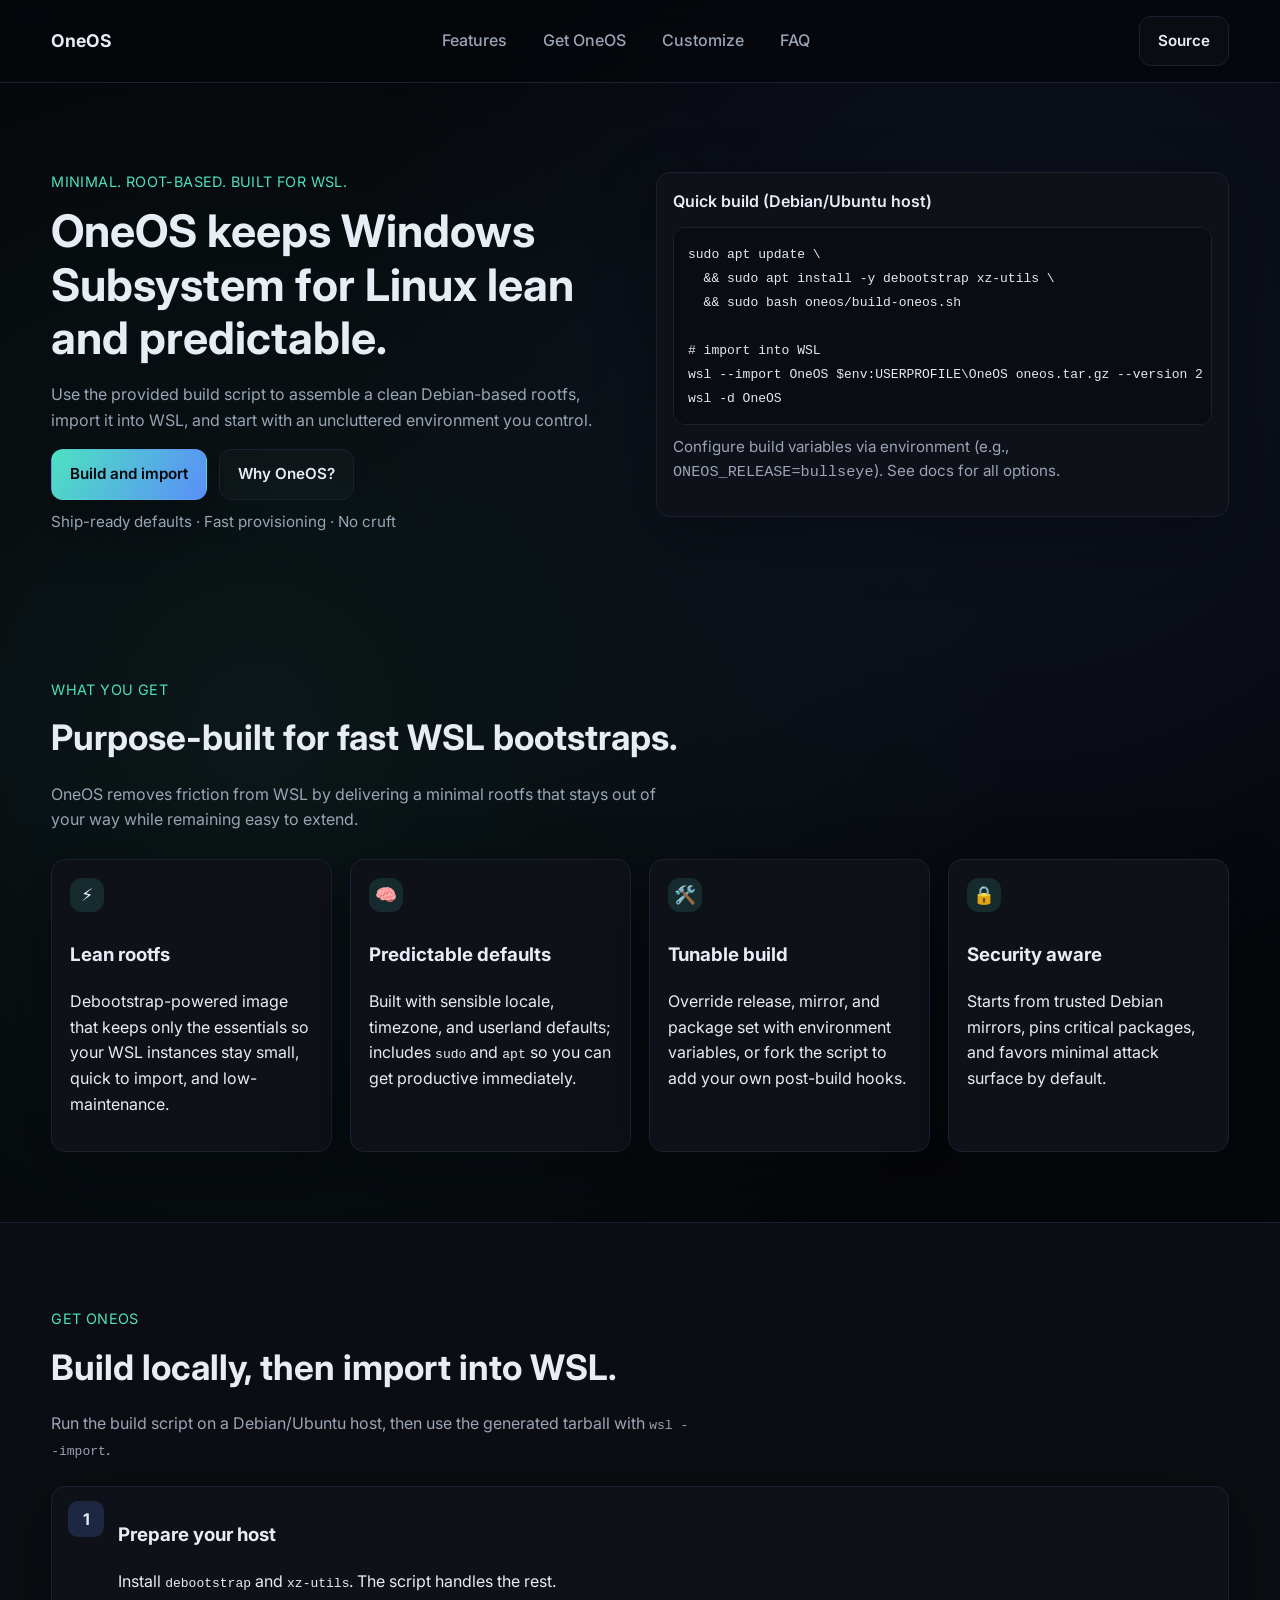
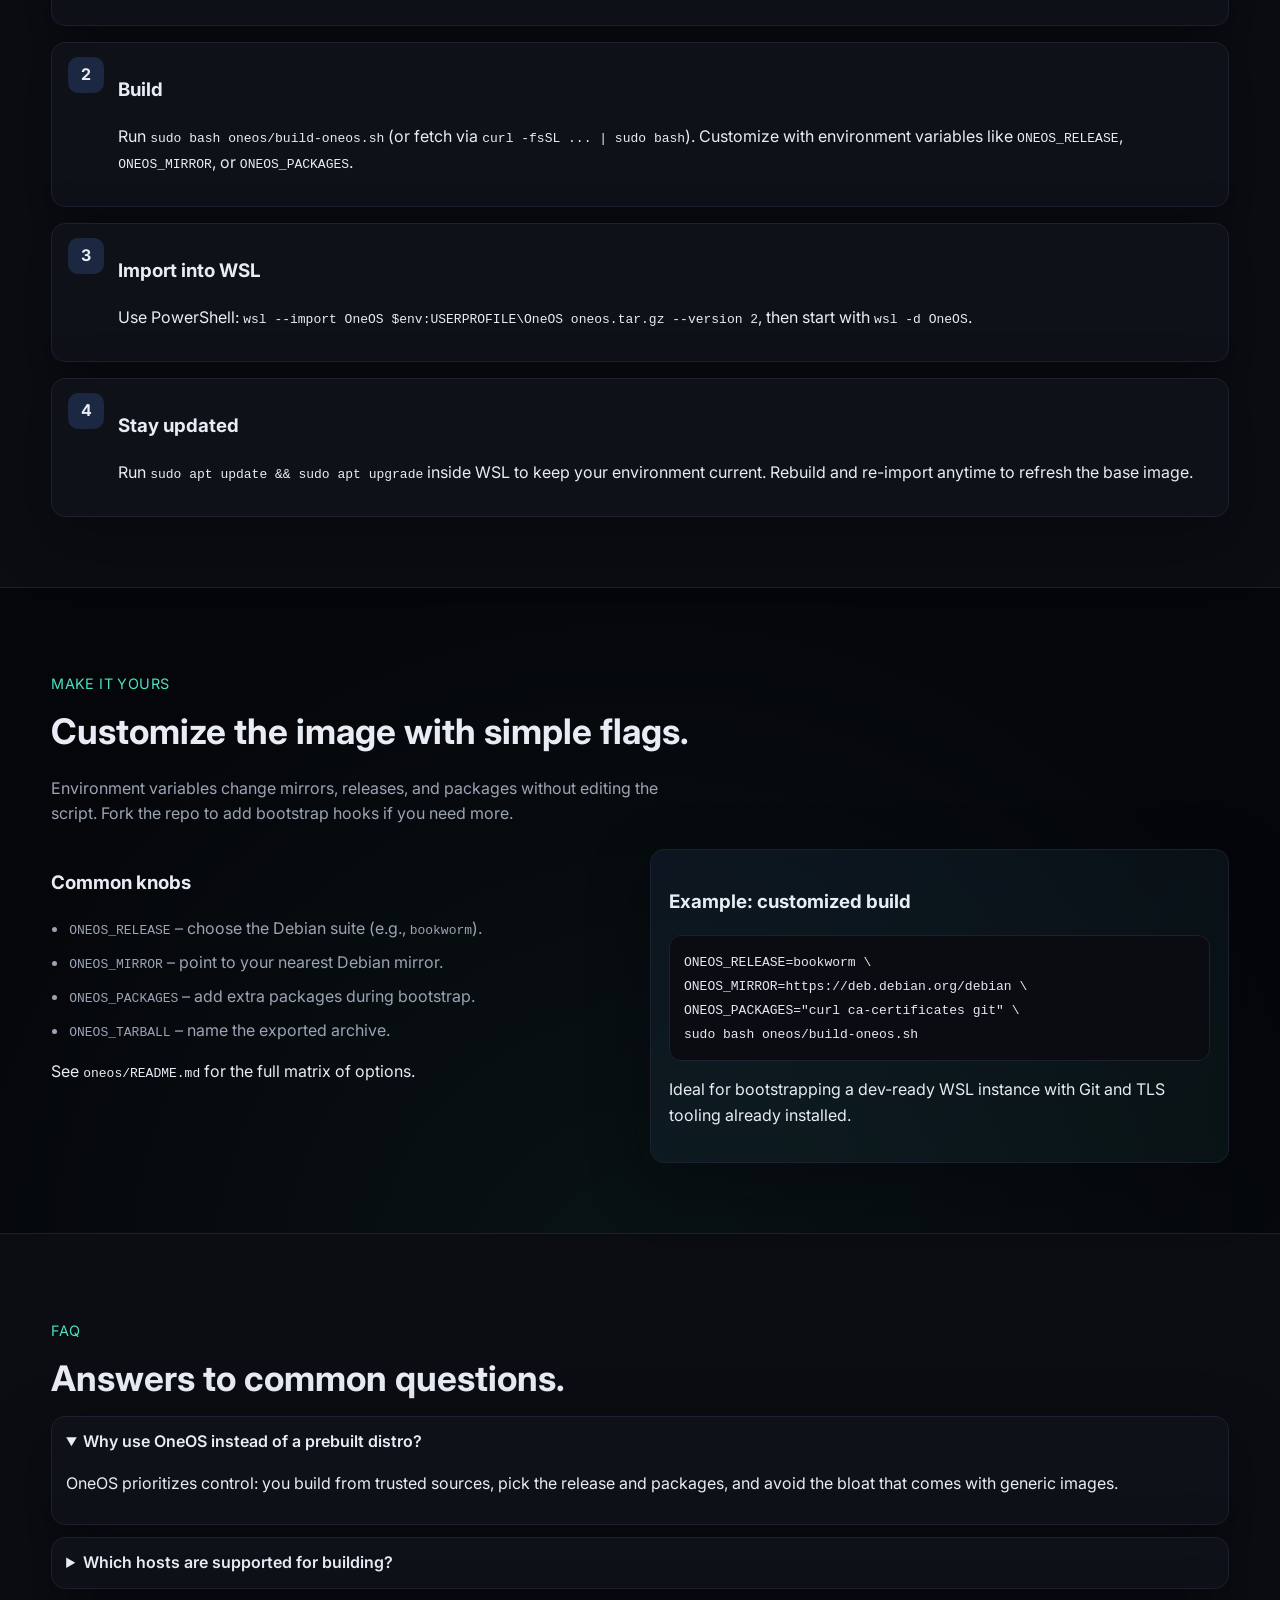
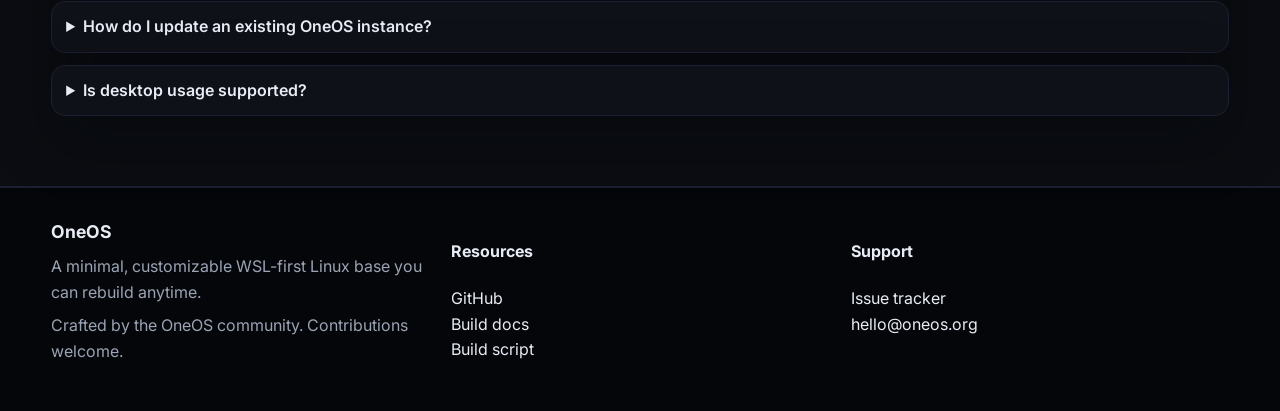
==== oneos-site/index.html @ 9b4317a1 "Add OneOS landing website" ====
<!DOCTYPE html>
<html lang="en">
<head>
  <meta charset="UTF-8">
  <meta name="viewport" content="width=device-width, initial-scale=1.0">
  <title>OneOS – Minimal WSL-first Linux</title>
  <link rel="preconnect" href="https://fonts.googleapis.com">
  <link rel="preconnect" href="https://fonts.gstatic.com" crossorigin>
  <link href="https://fonts.googleapis.com/css2?family=Inter:wght@400;500;600;700&display=swap" rel="stylesheet">
  <link rel="stylesheet" href="styles.css">
</head>
<body>
  <header class="site-header">
    <div class="container header-inner">
      <div class="logo">OneOS</div>
      <nav class="nav">
        <a href="#features">Features</a>
        <a href="#setup">Get OneOS</a>
        <a href="#customize">Customize</a>
        <a href="#faq">FAQ</a>
      </nav>
      <a class="btn ghost" href="https://github.com/nutty-inc/oneos" target="_blank" rel="noreferrer">Source</a>
    </div>
  </header>

  <main>
    <section class="hero">
      <div class="container hero-grid">
        <div>
          <p class="eyebrow">Minimal. Root-based. Built for WSL.</p>
          <h1>OneOS keeps Windows Subsystem for Linux lean and predictable.</h1>
          <p class="lede">Use the provided build script to assemble a clean Debian-based rootfs, import it into WSL, and start with an uncluttered environment you control.</p>
          <div class="cta-row">
            <a class="btn primary" href="#setup">Build and import</a>
            <a class="btn ghost" href="#features">Why OneOS?</a>
          </div>
          <div class="meta">Ship-ready defaults · Fast provisioning · No cruft</div>
        </div>
        <div class="card">
          <div class="card-header">Quick build (Debian/Ubuntu host)</div>
          <pre class="code-block"><code>sudo apt update \
  && sudo apt install -y debootstrap xz-utils \
  && sudo bash oneos/build-oneos.sh

# import into WSL
wsl --import OneOS $env:USERPROFILE\OneOS oneos.tar.gz --version 2
wsl -d OneOS</code></pre>
          <p class="card-footer">Configure build variables via environment (e.g., <code>ONEOS_RELEASE=bullseye</code>). See docs for all options.</p>
        </div>
      </div>
    </section>

    <section class="section" id="features">
      <div class="container">
        <div class="section-heading">
          <p class="eyebrow">What you get</p>
          <h2>Purpose-built for fast WSL bootstraps.</h2>
          <p class="lede">OneOS removes friction from WSL by delivering a minimal rootfs that stays out of your way while remaining easy to extend.</p>
        </div>
        <div class="grid features">
          <div class="feature">
            <div class="icon">⚡</div>
            <h3>Lean rootfs</h3>
            <p>Debootstrap-powered image that keeps only the essentials so your WSL instances stay small, quick to import, and low-maintenance.</p>
          </div>
          <div class="feature">
            <div class="icon">🧠</div>
            <h3>Predictable defaults</h3>
            <p>Built with sensible locale, timezone, and userland defaults; includes <code>sudo</code> and <code>apt</code> so you can get productive immediately.</p>
          </div>
          <div class="feature">
            <div class="icon">🛠️</div>
            <h3>Tunable build</h3>
            <p>Override release, mirror, and package set with environment variables, or fork the script to add your own post-build hooks.</p>
          </div>
          <div class="feature">
            <div class="icon">🔒</div>
            <h3>Security aware</h3>
            <p>Starts from trusted Debian mirrors, pins critical packages, and favors minimal attack surface by default.</p>
          </div>
        </div>
      </div>
    </section>

    <section class="section muted" id="setup">
      <div class="container">
        <div class="section-heading">
          <p class="eyebrow">Get OneOS</p>
          <h2>Build locally, then import into WSL.</h2>
          <p class="lede">Run the build script on a Debian/Ubuntu host, then use the generated tarball with <code>wsl --import</code>.</p>
        </div>
        <div class="steps">
          <div class="step">
            <div class="step-number">1</div>
            <div>
              <h3>Prepare your host</h3>
              <p>Install <code>debootstrap</code> and <code>xz-utils</code>. The script handles the rest.</p>
            </div>
          </div>
          <div class="step">
            <div class="step-number">2</div>
            <div>
              <h3>Build</h3>
              <p>Run <code>sudo bash oneos/build-oneos.sh</code> (or fetch via <code>curl -fsSL ... | sudo bash</code>). Customize with environment variables like <code>ONEOS_RELEASE</code>, <code>ONEOS_MIRROR</code>, or <code>ONEOS_PACKAGES</code>.</p>
            </div>
          </div>
          <div class="step">
            <div class="step-number">3</div>
            <div>
              <h3>Import into WSL</h3>
              <p>Use PowerShell: <code>wsl --import OneOS $env:USERPROFILE\OneOS oneos.tar.gz --version 2</code>, then start with <code>wsl -d OneOS</code>.</p>
            </div>
          </div>
          <div class="step">
            <div class="step-number">4</div>
            <div>
              <h3>Stay updated</h3>
              <p>Run <code>sudo apt update && sudo apt upgrade</code> inside WSL to keep your environment current. Rebuild and re-import anytime to refresh the base image.</p>
            </div>
          </div>
        </div>
      </div>
    </section>

    <section class="section" id="customize">
      <div class="container">
        <div class="section-heading">
          <p class="eyebrow">Make it yours</p>
          <h2>Customize the image with simple flags.</h2>
          <p class="lede">Environment variables change mirrors, releases, and packages without editing the script. Fork the repo to add bootstrap hooks if you need more.</p>
        </div>
        <div class="grid two-col">
          <div>
            <h3>Common knobs</h3>
            <ul class="bullet-list">
              <li><code>ONEOS_RELEASE</code> – choose the Debian suite (e.g., <code>bookworm</code>).</li>
              <li><code>ONEOS_MIRROR</code> – point to your nearest Debian mirror.</li>
              <li><code>ONEOS_PACKAGES</code> – add extra packages during bootstrap.</li>
              <li><code>ONEOS_TARBALL</code> – name the exported archive.</li>
            </ul>
            <p>See <code>oneos/README.md</code> for the full matrix of options.</p>
          </div>
          <div class="callout">
            <h3>Example: customized build</h3>
            <pre class="code-block"><code>ONEOS_RELEASE=bookworm \ 
ONEOS_MIRROR=https://deb.debian.org/debian \ 
ONEOS_PACKAGES="curl ca-certificates git" \ 
sudo bash oneos/build-oneos.sh</code></pre>
            <p>Ideal for bootstrapping a dev-ready WSL instance with Git and TLS tooling already installed.</p>
          </div>
        </div>
      </div>
    </section>

    <section class="section muted" id="faq">
      <div class="container">
        <div class="section-heading">
          <p class="eyebrow">FAQ</p>
          <h2>Answers to common questions.</h2>
        </div>
        <div class="faq">
          <details open>
            <summary>Why use OneOS instead of a prebuilt distro?</summary>
            <p>OneOS prioritizes control: you build from trusted sources, pick the release and packages, and avoid the bloat that comes with generic images.</p>
          </details>
          <details>
            <summary>Which hosts are supported for building?</summary>
            <p>Use Debian or Ubuntu hosts with <code>debootstrap</code> available. The build script pulls everything it needs and outputs a compressed tarball for WSL import.</p>
          </details>
          <details>
            <summary>How do I update an existing OneOS instance?</summary>
            <p>Inside WSL, run <code>sudo apt update && sudo apt upgrade</code>. For a fresh base, rebuild the tarball and re-import a new WSL distribution.</p>
          </details>
          <details>
            <summary>Is desktop usage supported?</summary>
            <p>OneOS targets headless or terminal-centric workflows. You can install GUI stacks after import, but the default image stays minimal to keep WSL fast.</p>
          </details>
        </div>
      </div>
    </section>
  </main>

  <footer class="footer">
    <div class="container footer-grid">
      <div>
        <div class="logo">OneOS</div>
        <p class="footer-text">A minimal, customizable WSL-first Linux base you can rebuild anytime.</p>
        <p class="footer-text">Crafted by the OneOS community. Contributions welcome.</p>
      </div>
      <div>
        <h4>Resources</h4>
        <ul class="link-list">
          <li><a href="https://github.com/nutty-inc/oneos">GitHub</a></li>
          <li><a href="oneos/README.md">Build docs</a></li>
          <li><a href="oneos/build-oneos.sh">Build script</a></li>
        </ul>
      </div>
      <div>
        <h4>Support</h4>
        <ul class="link-list">
          <li><a href="https://github.com/nutty-inc/oneos/issues">Issue tracker</a></li>
          <li><a href="mailto:hello@oneos.org">hello@oneos.org</a></li>
        </ul>
      </div>
    </div>
  </footer>
</body>
</html>
---- oneos-site/styles.css ----
:root {
  --bg: #05060a;
  --bg-muted: #0b0d12;
  --card: #0f1118;
  --text: #e8ecf5;
  --muted: #9ba4b5;
  --accent: #4de1c1;
  --accent-2: #5b8ef9;
  --border: #1c2030;
  --shadow: 0 20px 60px rgba(5, 6, 10, 0.45);
  --radius: 14px;
  font-family: 'Inter', system-ui, -apple-system, BlinkMacSystemFont, 'Segoe UI', sans-serif;
}

* {
  box-sizing: border-box;
}

body {
  margin: 0;
  background: radial-gradient(circle at 20% 20%, rgba(77, 225, 193, 0.08), transparent 25%),
    radial-gradient(circle at 80% 10%, rgba(91, 142, 249, 0.10), transparent 20%),
    radial-gradient(circle at 50% 80%, rgba(77, 225, 193, 0.06), transparent 25%),
    var(--bg);
  color: var(--text);
  line-height: 1.6;
  min-height: 100vh;
}

.container {
  width: min(1200px, 92vw);
  margin: 0 auto;
}

.site-header {
  position: sticky;
  top: 0;
  z-index: 10;
  backdrop-filter: blur(14px);
  background: rgba(5, 6, 10, 0.7);
  border-bottom: 1px solid var(--border);
}

.header-inner {
  display: flex;
  align-items: center;
  justify-content: space-between;
  padding: 16px 0;
}

.logo {
  font-weight: 700;
  letter-spacing: 0.4px;
  font-size: 1.1rem;
}

.nav {
  display: flex;
  gap: 16px;
}

.nav a {
  color: var(--muted);
  text-decoration: none;
  font-weight: 500;
  padding: 8px 10px;
  border-radius: 10px;
  transition: color 0.2s ease, background 0.2s ease;
}

.nav a:hover {
  color: var(--text);
  background: rgba(77, 225, 193, 0.08);
}

.btn {
  display: inline-flex;
  align-items: center;
  gap: 8px;
  padding: 12px 18px;
  border-radius: 12px;
  text-decoration: none;
  font-weight: 600;
  font-size: 0.95rem;
  border: 1px solid transparent;
}

.btn.primary {
  background: linear-gradient(120deg, var(--accent), var(--accent-2));
  color: #05060a;
  box-shadow: var(--shadow);
}

.btn.ghost {
  color: var(--text);
  border-color: var(--border);
  background: rgba(255, 255, 255, 0.02);
}

.hero {
  padding: 72px 0 60px;
}

.hero-grid {
  display: grid;
  grid-template-columns: repeat(auto-fit, minmax(320px, 1fr));
  gap: 32px;
  align-items: center;
}

.hero h1 {
  font-size: clamp(1.9rem, 4vw, 2.8rem);
  line-height: 1.2;
  margin: 12px 0 12px;
}

.lede {
  color: var(--muted);
  max-width: 640px;
}

.eyebrow {
  font-size: 0.9rem;
  letter-spacing: 0.4px;
  text-transform: uppercase;
  color: var(--accent);
  margin-bottom: 4px;
}

.meta {
  color: var(--muted);
  margin-top: 10px;
  font-size: 0.95rem;
}

.cta-row {
  display: flex;
  flex-wrap: wrap;
  gap: 12px;
  margin-top: 16px;
}

.card {
  background: var(--card);
  border: 1px solid var(--border);
  padding: 16px;
  border-radius: var(--radius);
  box-shadow: var(--shadow);
}

.card-header {
  font-weight: 600;
  margin-bottom: 12px;
}

.card-footer {
  color: var(--muted);
  margin-top: 10px;
  font-size: 0.95rem;
}

.code-block {
  background: #0a0c11;
  border: 1px solid var(--border);
  border-radius: 12px;
  padding: 14px;
  color: #e3e9f2;
  overflow-x: auto;
  line-height: 1.5;
  font-family: 'JetBrains Mono', 'SFMono-Regular', Menlo, Consolas, monospace;
  margin: 0;
}

.section {
  padding: 70px 0;
}

.section.muted {
  background: var(--bg-muted);
  border-block: 1px solid var(--border);
}

.section-heading h2 {
  margin: 8px 0 10px;
  font-size: clamp(1.6rem, 3vw, 2.2rem);
}

.grid.features {
  display: grid;
  grid-template-columns: repeat(auto-fit, minmax(240px, 1fr));
  gap: 18px;
  margin-top: 26px;
}

.feature {
  background: var(--card);
  border: 1px solid var(--border);
  padding: 18px;
  border-radius: var(--radius);
  box-shadow: var(--shadow);
}

.icon {
  width: 34px;
  height: 34px;
  display: inline-flex;
  align-items: center;
  justify-content: center;
  border-radius: 12px;
  background: rgba(77, 225, 193, 0.12);
  margin-bottom: 10px;
  font-size: 1.1rem;
}

.steps {
  display: grid;
  gap: 16px;
  margin-top: 24px;
}

.step {
  display: grid;
  grid-template-columns: auto 1fr;
  gap: 14px;
  background: var(--card);
  border: 1px solid var(--border);
  padding: 14px 16px;
  border-radius: var(--radius);
  align-items: start;
  box-shadow: var(--shadow);
}

.step-number {
  width: 36px;
  height: 36px;
  border-radius: 10px;
  background: rgba(91, 142, 249, 0.18);
  color: var(--text);
  display: grid;
  place-items: center;
  font-weight: 700;
}

.grid.two-col {
  display: grid;
  grid-template-columns: repeat(auto-fit, minmax(280px, 1fr));
  gap: 20px;
  margin-top: 22px;
}

.bullet-list {
  padding-left: 18px;
  color: var(--muted);
}

.bullet-list li {
  margin-bottom: 8px;
}

.callout {
  background: linear-gradient(135deg, rgba(91, 142, 249, 0.08), rgba(77, 225, 193, 0.05));
  border: 1px solid var(--border);
  border-radius: var(--radius);
  padding: 18px;
  box-shadow: var(--shadow);
}

.faq {
  display: grid;
  gap: 12px;
}

.faq details {
  background: var(--card);
  border: 1px solid var(--border);
  border-radius: var(--radius);
  padding: 12px 14px;
  box-shadow: var(--shadow);
}

.faq summary {
  font-weight: 600;
  cursor: pointer;
}

.footer {
  background: #05060a;
  border-top: 1px solid var(--border);
  padding: 30px 0 40px;
}

.footer-grid {
  display: grid;
  grid-template-columns: repeat(auto-fit, minmax(220px, 1fr));
  gap: 22px;
}

.footer-text {
  color: var(--muted);
  margin: 8px 0;
}

.link-list {
  list-style: none;
  padding: 0;
  margin: 0;
}

.link-list a {
  color: var(--text);
  text-decoration: none;
}

.link-list a:hover {
  color: var(--accent);
}

@media (max-width: 640px) {
  .header-inner {
    gap: 12px;
  }

  .nav {
    gap: 10px;
  }

  .cta-row {
    flex-direction: column;
    align-items: stretch;
  }
}
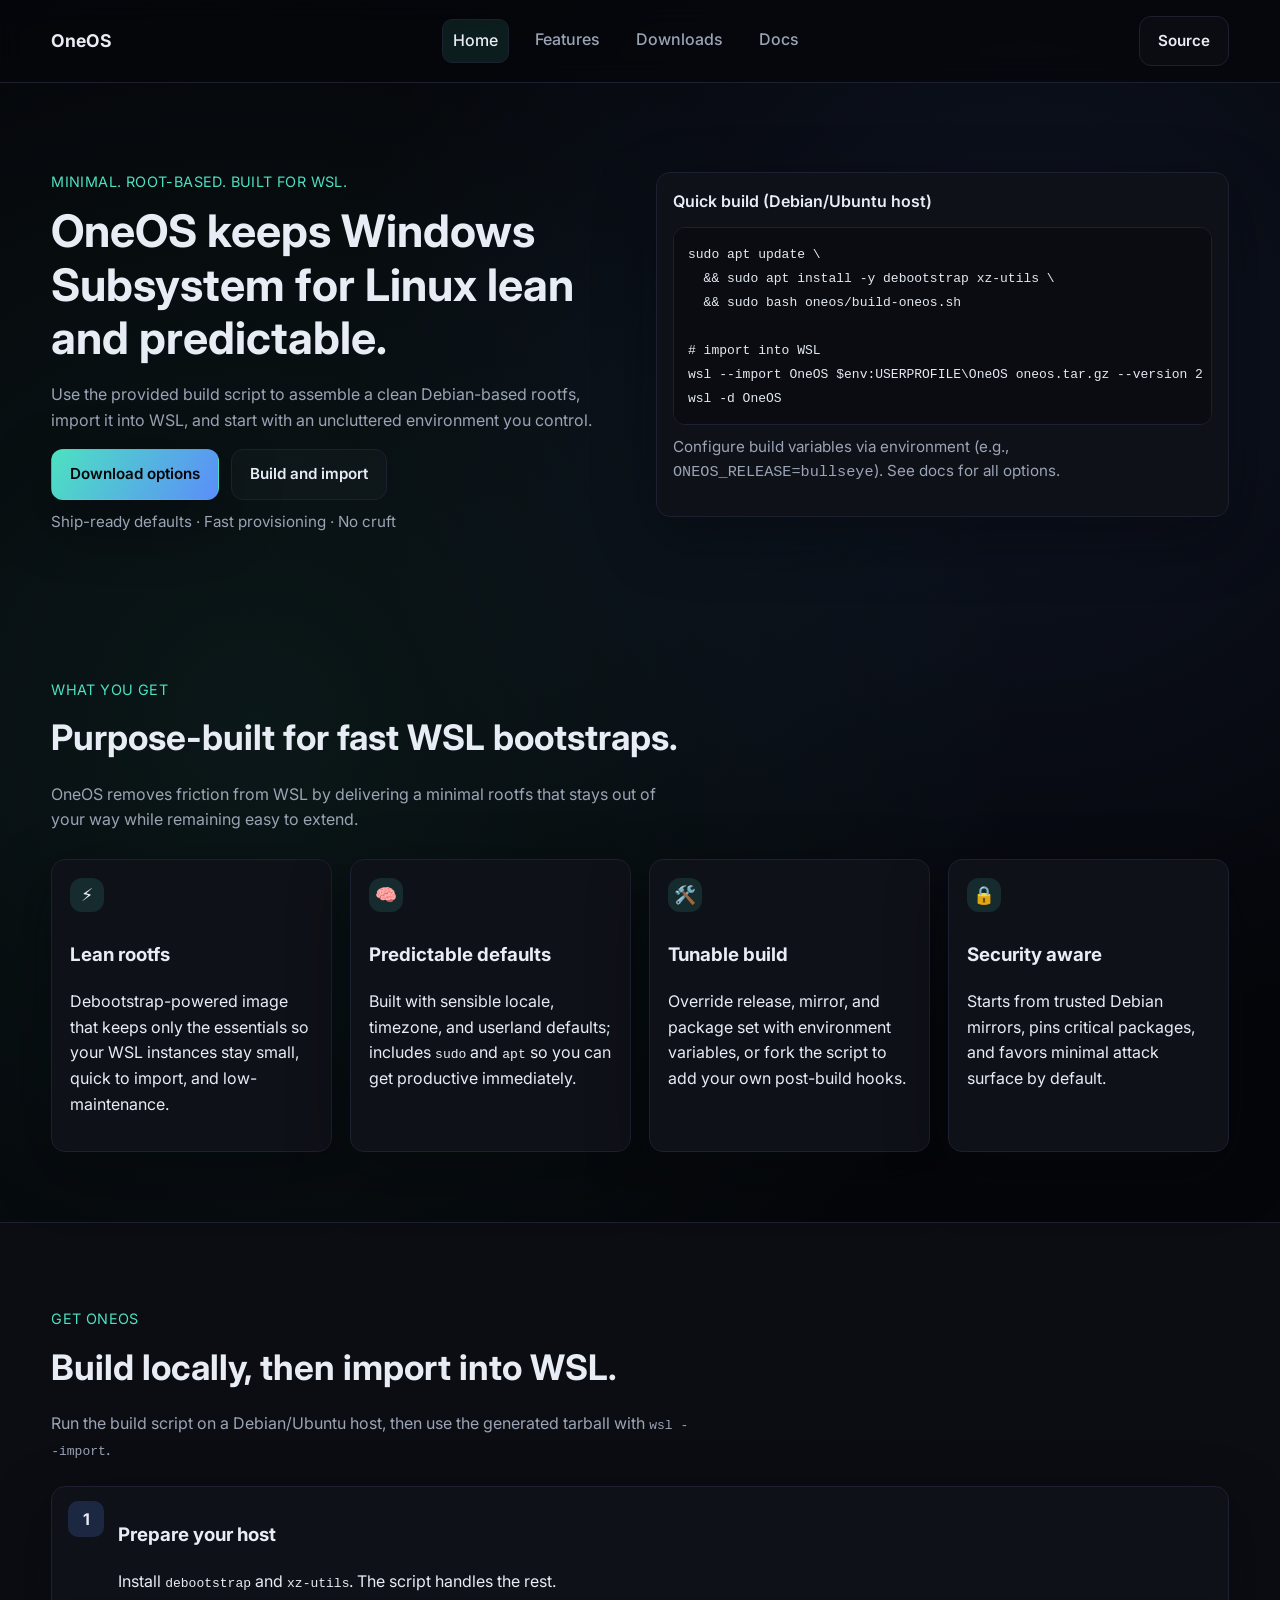
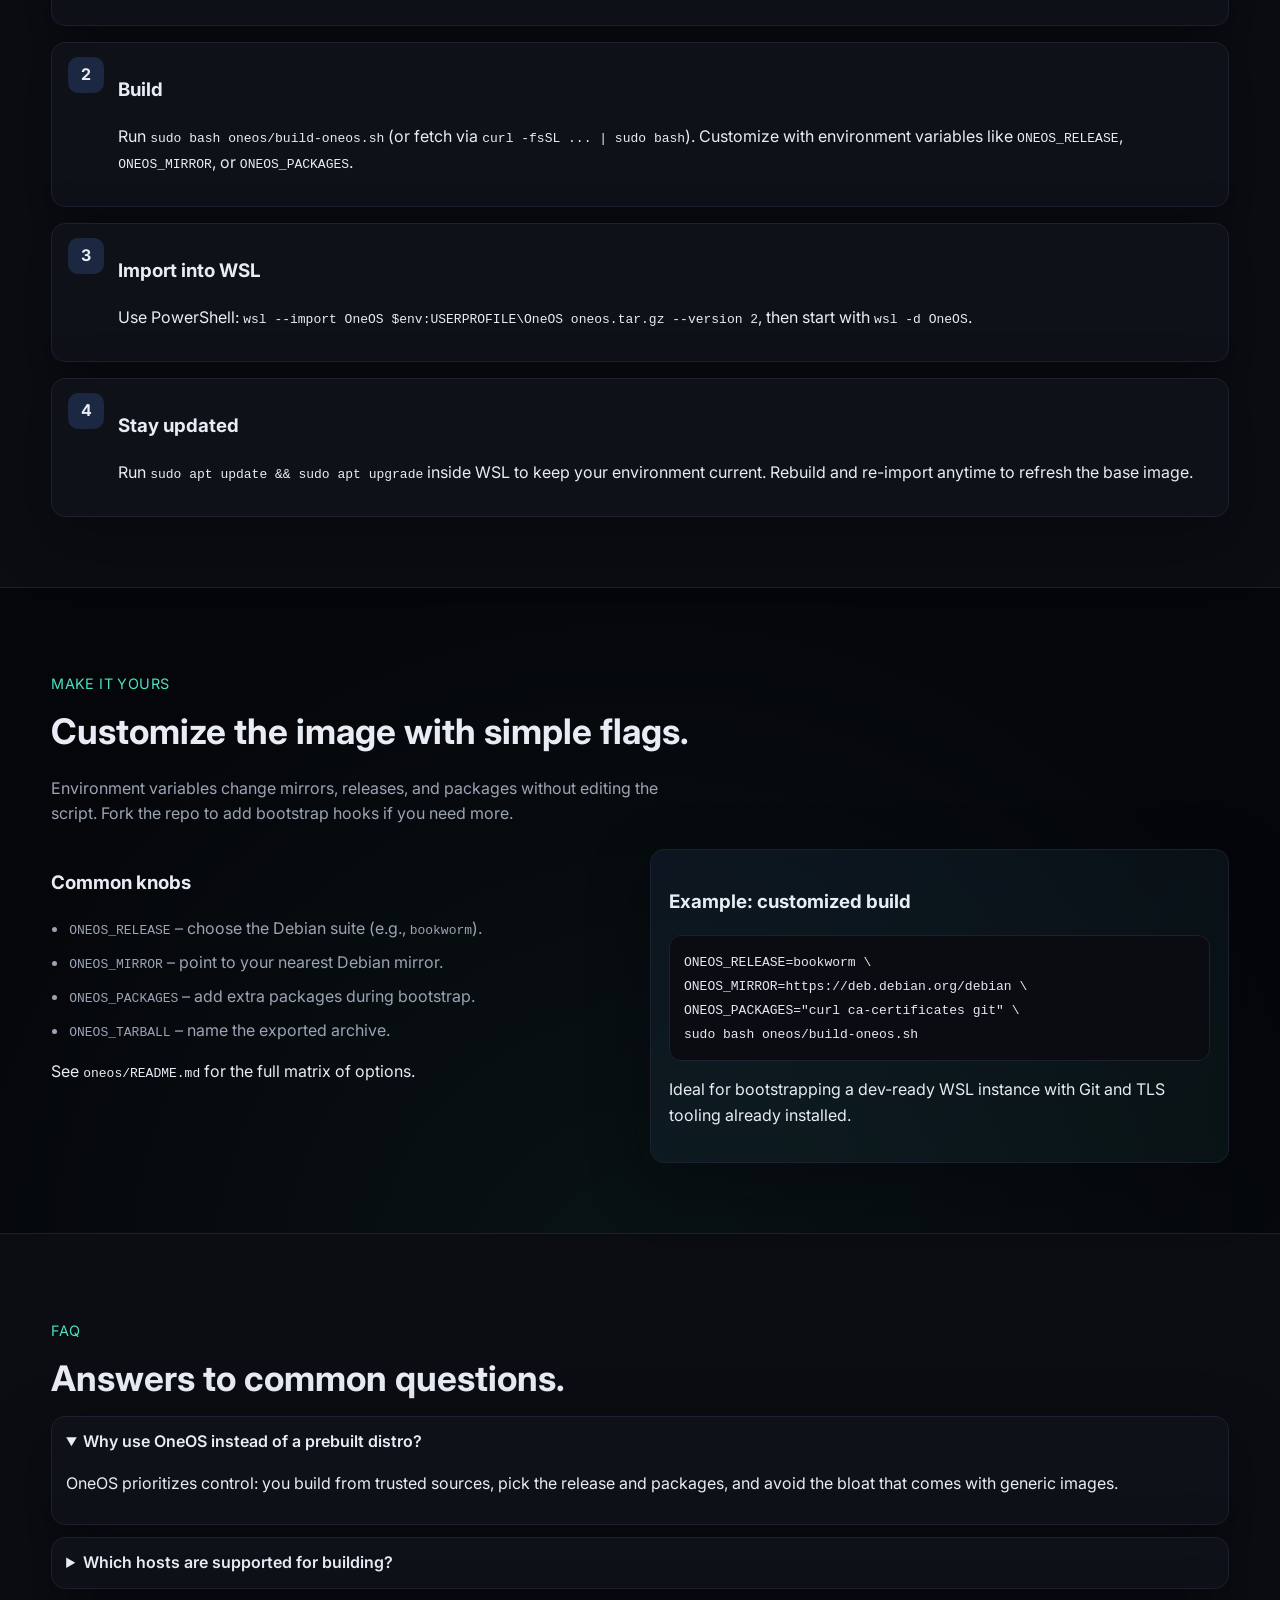
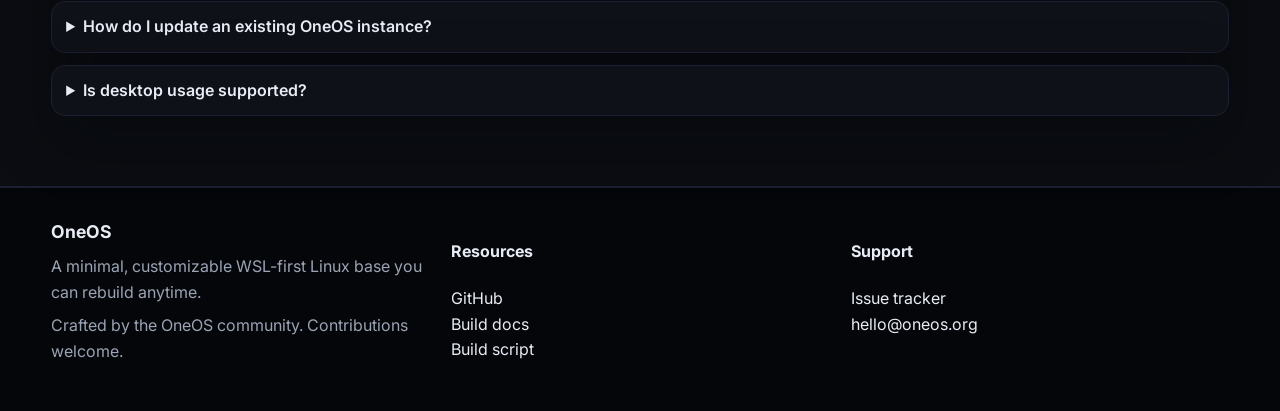
==== commit 5c3cef8f: "Add downloads and docs pages to OneOS site" ====
--- a/oneos-site/index.html
+++ b/oneos-site/index.html
@@ -14,10 +14,10 @@
     <div class="container header-inner">
       <div class="logo">OneOS</div>
       <nav class="nav">
-        <a href="#features">Features</a>
-        <a href="#setup">Get OneOS</a>
-        <a href="#customize">Customize</a>
-        <a href="#faq">FAQ</a>
+        <a class="active" href="index.html">Home</a>
+        <a href="index.html#features">Features</a>
+        <a href="downloads.html">Downloads</a>
+        <a href="docs.html">Docs</a>
       </nav>
       <a class="btn ghost" href="https://github.com/nutty-inc/oneos" target="_blank" rel="noreferrer">Source</a>
     </div>
@@ -31,8 +31,8 @@
           <h1>OneOS keeps Windows Subsystem for Linux lean and predictable.</h1>
           <p class="lede">Use the provided build script to assemble a clean Debian-based rootfs, import it into WSL, and start with an uncluttered environment you control.</p>
           <div class="cta-row">
-            <a class="btn primary" href="#setup">Build and import</a>
-            <a class="btn ghost" href="#features">Why OneOS?</a>
+            <a class="btn primary" href="downloads.html">Download options</a>
+            <a class="btn ghost" href="#setup">Build and import</a>
           </div>
           <div class="meta">Ship-ready defaults · Fast provisioning · No cruft</div>
         </div>
--- a/oneos-site/styles.css
+++ b/oneos-site/styles.css
@@ -68,6 +68,12 @@
   transition: color 0.2s ease, background 0.2s ease;
 }
 
+.nav a.active {
+  color: var(--text);
+  background: rgba(77, 225, 193, 0.10);
+  border: 1px solid var(--border);
+}
+
 .nav a:hover {
   color: var(--text);
   background: rgba(77, 225, 193, 0.08);
@@ -101,6 +107,15 @@
   padding: 72px 0 60px;
 }
 
+.page-hero {
+  padding: 72px 0 50px;
+}
+
+.page-hero.muted {
+  background: var(--bg-muted);
+  border-bottom: 1px solid var(--border);
+}
+
 .hero-grid {
   display: grid;
   grid-template-columns: repeat(auto-fit, minmax(320px, 1fr));
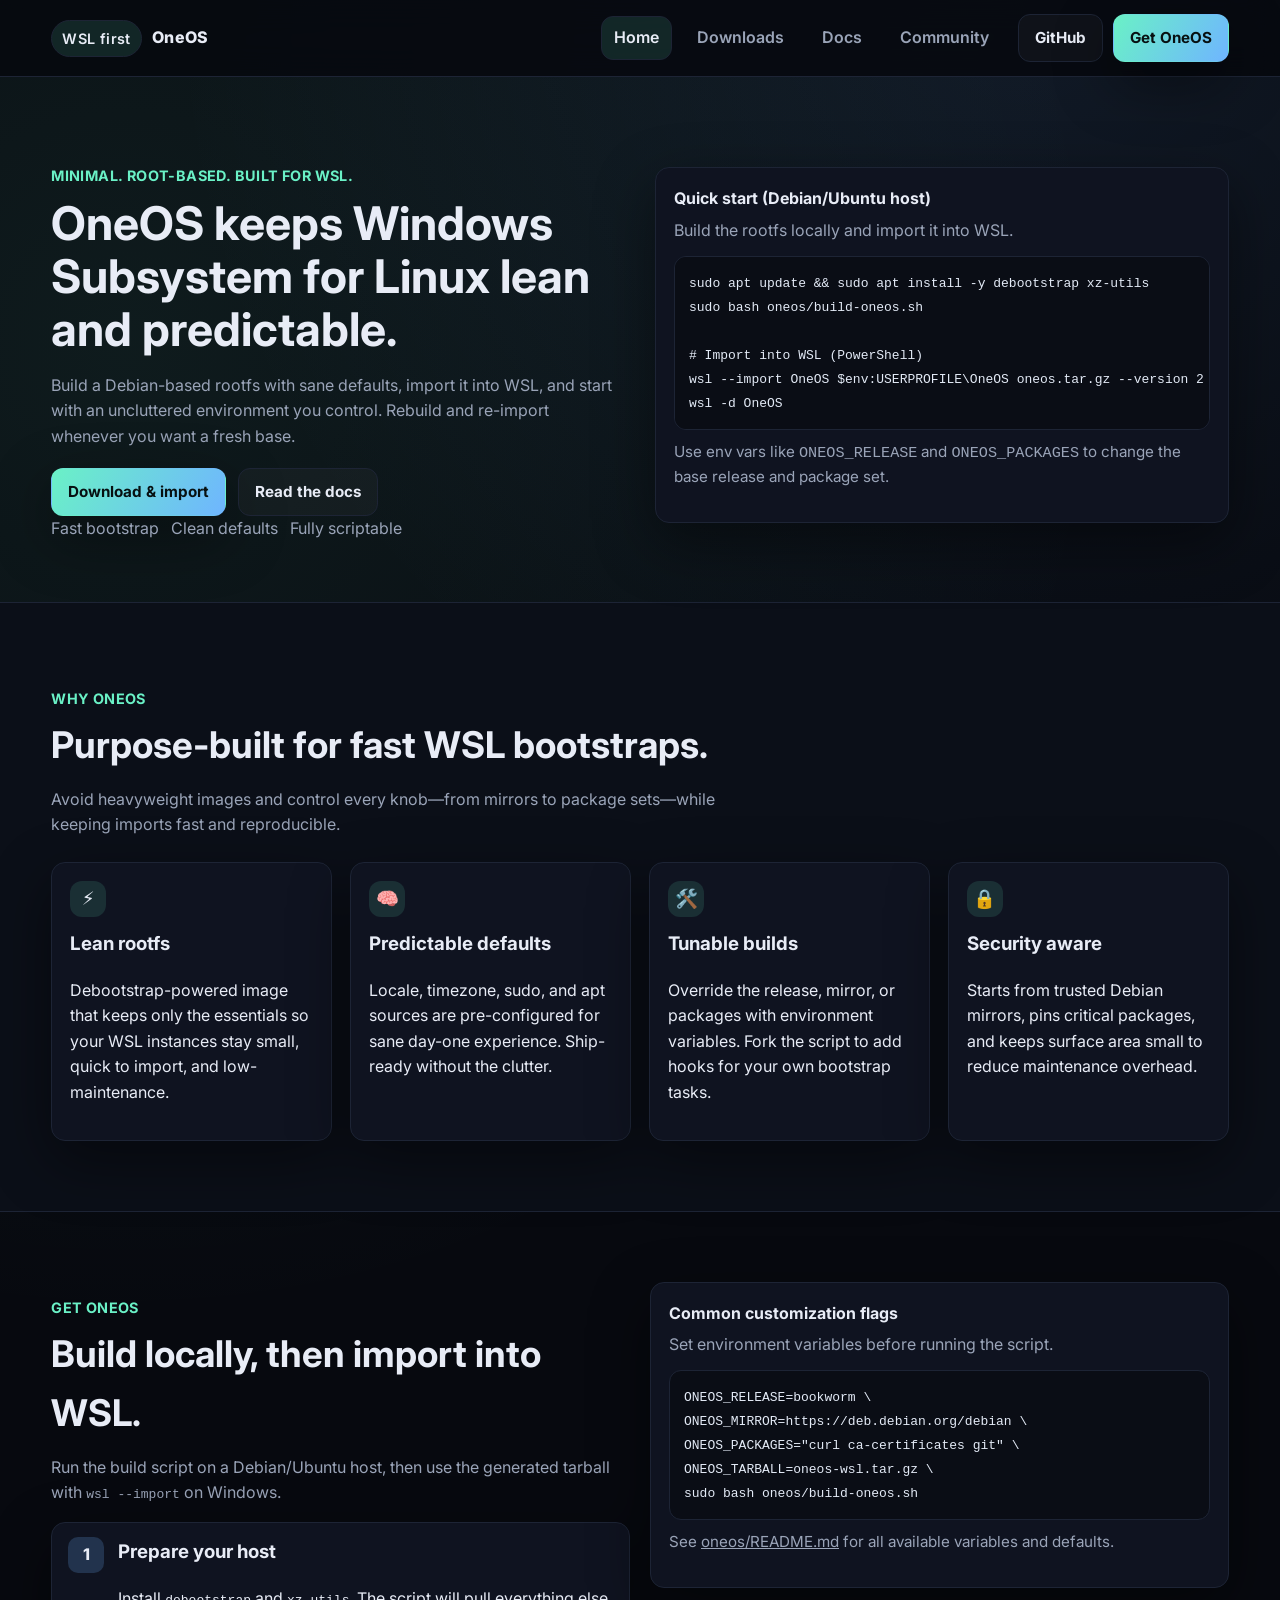
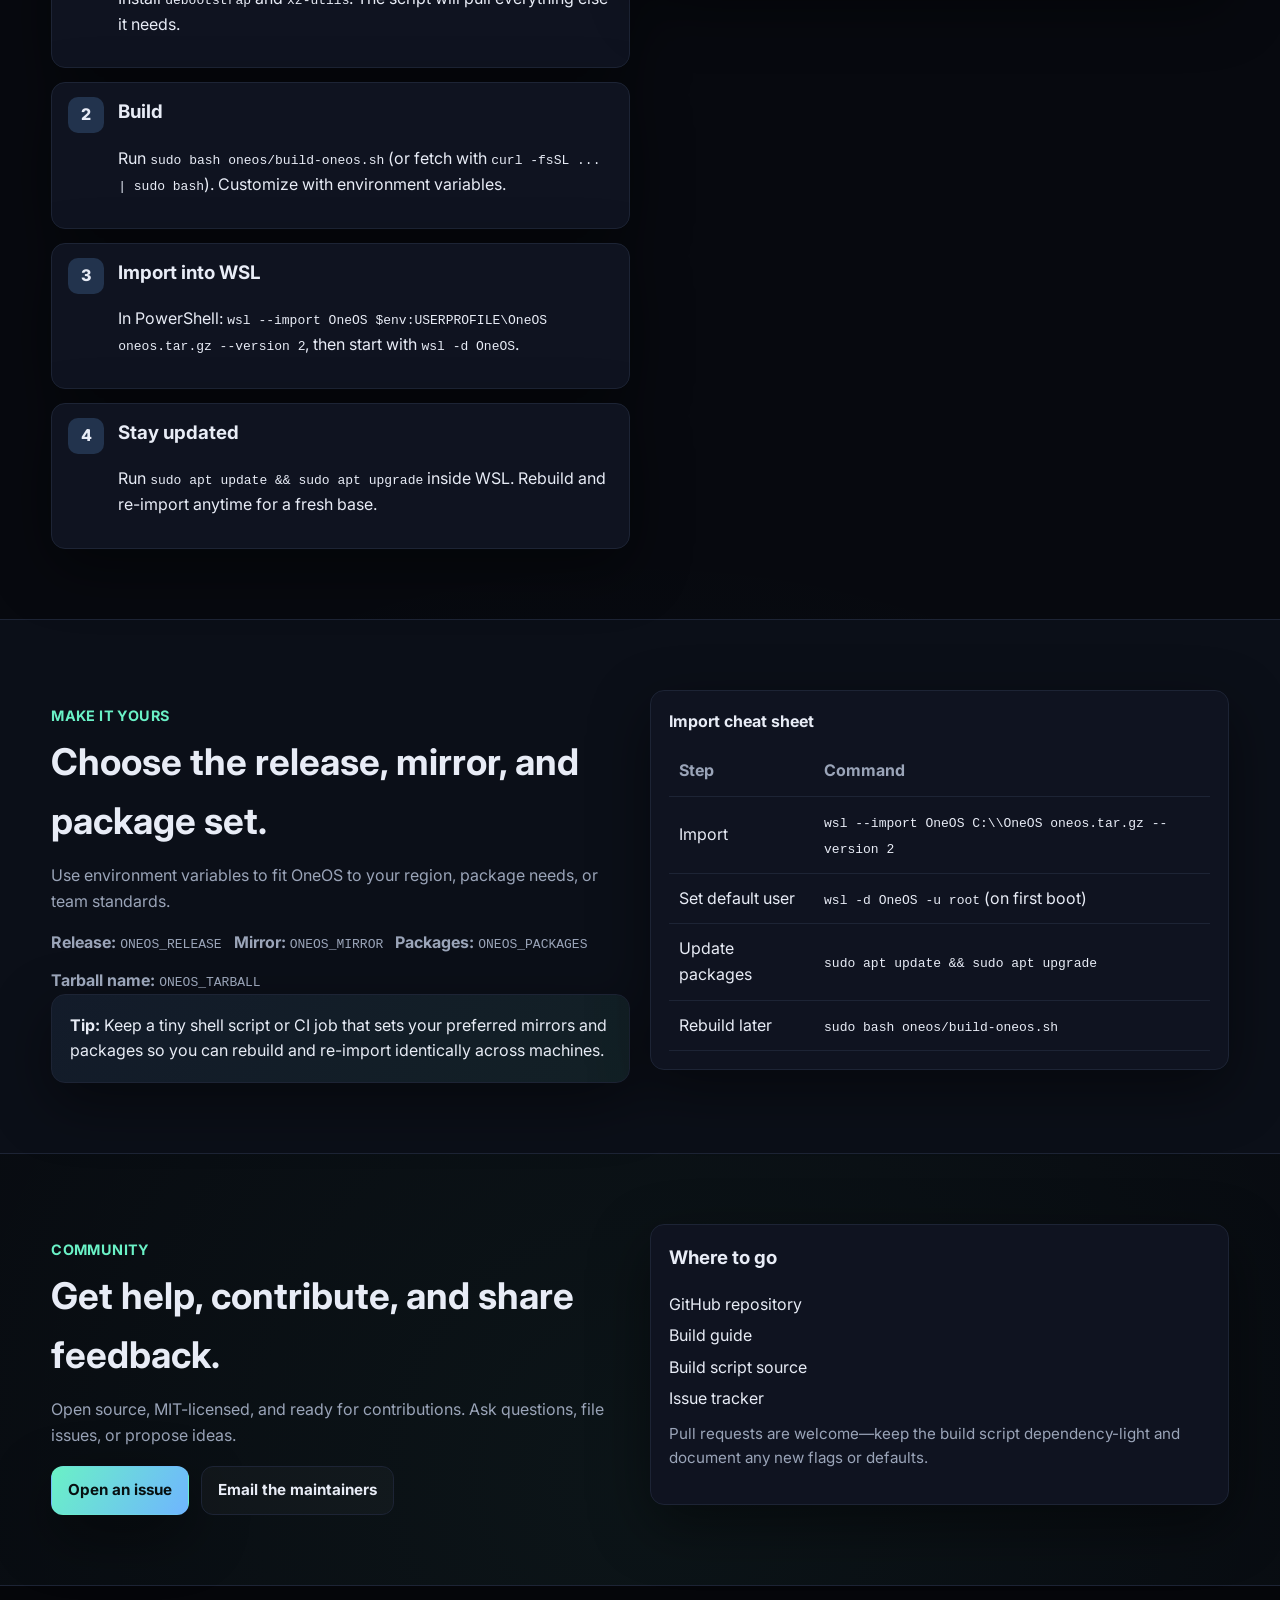
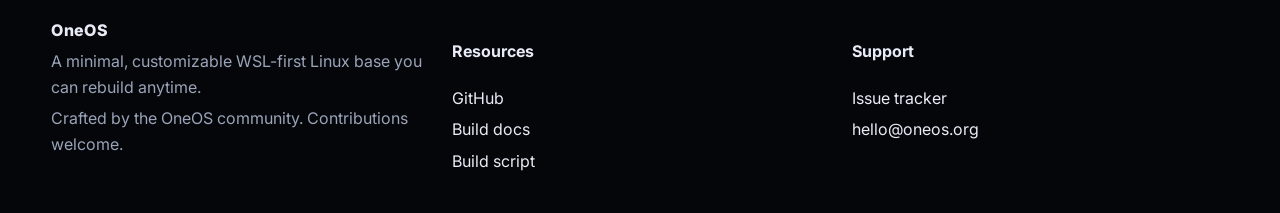
==== commit aa32fcfa: "Build full OneOS website experience" ====
--- a/oneos-site/index.html
+++ b/oneos-site/index.html
@@ -6,20 +6,27 @@
   <title>OneOS – Minimal WSL-first Linux</title>
   <link rel="preconnect" href="https://fonts.googleapis.com">
   <link rel="preconnect" href="https://fonts.gstatic.com" crossorigin>
-  <link href="https://fonts.googleapis.com/css2?family=Inter:wght@400;500;600;700&display=swap" rel="stylesheet">
+  <link href="https://fonts.googleapis.com/css2?family=Inter:wght@400;500;600;700;800&display=swap" rel="stylesheet">
   <link rel="stylesheet" href="styles.css">
 </head>
-<body>
+<body data-page="home">
   <header class="site-header">
     <div class="container header-inner">
-      <div class="logo">OneOS</div>
+      <div class="brand">
+        <span class="badge">WSL first</span>
+        <span>OneOS</span>
+      </div>
       <nav class="nav">
-        <a class="active" href="index.html">Home</a>
-        <a href="index.html#features">Features</a>
-        <a href="downloads.html">Downloads</a>
-        <a href="docs.html">Docs</a>
+        <a data-nav="home" href="index.html">Home</a>
+        <a data-nav="downloads" href="downloads.html">Downloads</a>
+        <a data-nav="docs" href="docs.html">Docs</a>
+        <a data-nav="community" href="#community">Community</a>
       </nav>
-      <a class="btn ghost" href="https://github.com/nutty-inc/oneos" target="_blank" rel="noreferrer">Source</a>
+      <div class="nav-actions">
+        <a class="btn secondary" href="https://github.com/nutty-inc/oneos" target="_blank" rel="noreferrer">GitHub</a>
+        <a class="btn primary" href="downloads.html">Get OneOS</a>
+      </div>
+      <button class="mobile-toggle" aria-label="Toggle navigation">☰</button>
     </div>
   </header>
 
@@ -29,35 +36,39 @@
         <div>
           <p class="eyebrow">Minimal. Root-based. Built for WSL.</p>
           <h1>OneOS keeps Windows Subsystem for Linux lean and predictable.</h1>
-          <p class="lede">Use the provided build script to assemble a clean Debian-based rootfs, import it into WSL, and start with an uncluttered environment you control.</p>
+          <p class="lede">Build a Debian-based rootfs with sane defaults, import it into WSL, and start with an uncluttered environment you control. Rebuild and re-import whenever you want a fresh base.</p>
           <div class="cta-row">
-            <a class="btn primary" href="downloads.html">Download options</a>
-            <a class="btn ghost" href="#setup">Build and import</a>
-          </div>
-          <div class="meta">Ship-ready defaults · Fast provisioning · No cruft</div>
-        </div>
-        <div class="card">
-          <div class="card-header">Quick build (Debian/Ubuntu host)</div>
-          <pre class="code-block"><code>sudo apt update \
-  && sudo apt install -y debootstrap xz-utils \
-  && sudo bash oneos/build-oneos.sh
-
-# import into WSL
+            <a class="btn primary" href="downloads.html">Download &amp; import</a>
+            <a class="btn secondary" href="docs.html">Read the docs</a>
+          </div>
+          <ul class="list-inline">
+            <li>Fast bootstrap</li>
+            <li>Clean defaults</li>
+            <li>Fully scriptable</li>
+          </ul>
+        </div>
+        <div class="card">
+          <div class="card-header">Quick start (Debian/Ubuntu host)</div>
+          <p class="card-subtitle">Build the rootfs locally and import it into WSL.</p>
+          <pre class="code-block"><code>sudo apt update && sudo apt install -y debootstrap xz-utils
+sudo bash oneos/build-oneos.sh
+
+# Import into WSL (PowerShell)
 wsl --import OneOS $env:USERPROFILE\OneOS oneos.tar.gz --version 2
 wsl -d OneOS</code></pre>
-          <p class="card-footer">Configure build variables via environment (e.g., <code>ONEOS_RELEASE=bullseye</code>). See docs for all options.</p>
-        </div>
-      </div>
-    </section>
-
-    <section class="section" id="features">
+          <p class="meta">Use env vars like <code>ONEOS_RELEASE</code> and <code>ONEOS_PACKAGES</code> to change the base release and package set.</p>
+        </div>
+      </div>
+    </section>
+
+    <section class="section alt" id="features">
       <div class="container">
         <div class="section-heading">
-          <p class="eyebrow">What you get</p>
+          <p class="eyebrow">Why OneOS</p>
           <h2>Purpose-built for fast WSL bootstraps.</h2>
-          <p class="lede">OneOS removes friction from WSL by delivering a minimal rootfs that stays out of your way while remaining easy to extend.</p>
-        </div>
-        <div class="grid features">
+          <p class="lede">Avoid heavyweight images and control every knob—from mirrors to package sets—while keeping imports fast and reproducible.</p>
+        </div>
+        <div class="feature-grid">
           <div class="feature">
             <div class="icon">⚡</div>
             <h3>Lean rootfs</h3>
@@ -66,115 +77,144 @@
           <div class="feature">
             <div class="icon">🧠</div>
             <h3>Predictable defaults</h3>
-            <p>Built with sensible locale, timezone, and userland defaults; includes <code>sudo</code> and <code>apt</code> so you can get productive immediately.</p>
+            <p>Locale, timezone, sudo, and apt sources are pre-configured for sane day-one experience. Ship-ready without the clutter.</p>
           </div>
           <div class="feature">
             <div class="icon">🛠️</div>
-            <h3>Tunable build</h3>
-            <p>Override release, mirror, and package set with environment variables, or fork the script to add your own post-build hooks.</p>
+            <h3>Tunable builds</h3>
+            <p>Override the release, mirror, or packages with environment variables. Fork the script to add hooks for your own bootstrap tasks.</p>
           </div>
           <div class="feature">
             <div class="icon">🔒</div>
             <h3>Security aware</h3>
-            <p>Starts from trusted Debian mirrors, pins critical packages, and favors minimal attack surface by default.</p>
-          </div>
-        </div>
-      </div>
-    </section>
-
-    <section class="section muted" id="setup">
-      <div class="container">
+            <p>Starts from trusted Debian mirrors, pins critical packages, and keeps surface area small to reduce maintenance overhead.</p>
+          </div>
+        </div>
+      </div>
+    </section>
+
+    <section class="section" id="setup">
+      <div class="container split-grid">
+        <div>
+          <div class="section-heading">
+            <p class="eyebrow">Get OneOS</p>
+            <h2>Build locally, then import into WSL.</h2>
+            <p class="lede">Run the build script on a Debian/Ubuntu host, then use the generated tarball with <code>wsl --import</code> on Windows.</p>
+          </div>
+          <div class="step-list">
+            <div class="step">
+              <div class="step-number">1</div>
+              <div>
+                <h3>Prepare your host</h3>
+                <p>Install <code>debootstrap</code> and <code>xz-utils</code>. The script will pull everything else it needs.</p>
+              </div>
+            </div>
+            <div class="step">
+              <div class="step-number">2</div>
+              <div>
+                <h3>Build</h3>
+                <p>Run <code>sudo bash oneos/build-oneos.sh</code> (or fetch with <code>curl -fsSL ... | sudo bash</code>). Customize with environment variables.</p>
+              </div>
+            </div>
+            <div class="step">
+              <div class="step-number">3</div>
+              <div>
+                <h3>Import into WSL</h3>
+                <p>In PowerShell: <code>wsl --import OneOS $env:USERPROFILE\OneOS oneos.tar.gz --version 2</code>, then start with <code>wsl -d OneOS</code>.</p>
+              </div>
+            </div>
+            <div class="step">
+              <div class="step-number">4</div>
+              <div>
+                <h3>Stay updated</h3>
+                <p>Run <code>sudo apt update && sudo apt upgrade</code> inside WSL. Rebuild and re-import anytime for a fresh base.</p>
+              </div>
+            </div>
+          </div>
+        </div>
+        <div class="card">
+          <div class="card-header">Common customization flags</div>
+          <p class="card-subtitle">Set environment variables before running the script.</p>
+          <pre class="code-block"><code>ONEOS_RELEASE=bookworm \
+ONEOS_MIRROR=https://deb.debian.org/debian \
+ONEOS_PACKAGES="curl ca-certificates git" \
+ONEOS_TARBALL=oneos-wsl.tar.gz \
+sudo bash oneos/build-oneos.sh</code></pre>
+          <p class="meta">See <a href="oneos/README.md">oneos/README.md</a> for all available variables and defaults.</p>
+        </div>
+      </div>
+    </section>
+
+    <section class="section alt" id="customize">
+      <div class="container split-grid">
+        <div>
+          <div class="section-heading">
+            <p class="eyebrow">Make it yours</p>
+            <h2>Choose the release, mirror, and package set.</h2>
+            <p class="lede">Use environment variables to fit OneOS to your region, package needs, or team standards.</p>
+          </div>
+          <ul class="list-inline">
+            <li><strong>Release:</strong> <code>ONEOS_RELEASE</code></li>
+            <li><strong>Mirror:</strong> <code>ONEOS_MIRROR</code></li>
+            <li><strong>Packages:</strong> <code>ONEOS_PACKAGES</code></li>
+            <li><strong>Tarball name:</strong> <code>ONEOS_TARBALL</code></li>
+          </ul>
+          <div class="callout">
+            <strong>Tip:</strong> Keep a tiny shell script or CI job that sets your preferred mirrors and packages so you can rebuild and re-import identically across machines.
+          </div>
+        </div>
+        <div class="card">
+          <div class="card-header">Import cheat sheet</div>
+          <table class="table">
+            <thead>
+              <tr>
+                <th>Step</th>
+                <th>Command</th>
+              </tr>
+            </thead>
+            <tbody>
+              <tr>
+                <td>Import</td>
+                <td><code>wsl --import OneOS C:\\OneOS oneos.tar.gz --version 2</code></td>
+              </tr>
+              <tr>
+                <td>Set default user</td>
+                <td><code>wsl -d OneOS -u root</code> (on first boot)</td>
+              </tr>
+              <tr>
+                <td>Update packages</td>
+                <td><code>sudo apt update && sudo apt upgrade</code></td>
+              </tr>
+              <tr>
+                <td>Rebuild later</td>
+                <td><code>sudo bash oneos/build-oneos.sh</code></td>
+              </tr>
+            </tbody>
+          </table>
+        </div>
+      </div>
+    </section>
+
+    <section class="section" id="community">
+      <div class="container split-grid">
         <div class="section-heading">
-          <p class="eyebrow">Get OneOS</p>
-          <h2>Build locally, then import into WSL.</h2>
-          <p class="lede">Run the build script on a Debian/Ubuntu host, then use the generated tarball with <code>wsl --import</code>.</p>
-        </div>
-        <div class="steps">
-          <div class="step">
-            <div class="step-number">1</div>
-            <div>
-              <h3>Prepare your host</h3>
-              <p>Install <code>debootstrap</code> and <code>xz-utils</code>. The script handles the rest.</p>
-            </div>
-          </div>
-          <div class="step">
-            <div class="step-number">2</div>
-            <div>
-              <h3>Build</h3>
-              <p>Run <code>sudo bash oneos/build-oneos.sh</code> (or fetch via <code>curl -fsSL ... | sudo bash</code>). Customize with environment variables like <code>ONEOS_RELEASE</code>, <code>ONEOS_MIRROR</code>, or <code>ONEOS_PACKAGES</code>.</p>
-            </div>
-          </div>
-          <div class="step">
-            <div class="step-number">3</div>
-            <div>
-              <h3>Import into WSL</h3>
-              <p>Use PowerShell: <code>wsl --import OneOS $env:USERPROFILE\OneOS oneos.tar.gz --version 2</code>, then start with <code>wsl -d OneOS</code>.</p>
-            </div>
-          </div>
-          <div class="step">
-            <div class="step-number">4</div>
-            <div>
-              <h3>Stay updated</h3>
-              <p>Run <code>sudo apt update && sudo apt upgrade</code> inside WSL to keep your environment current. Rebuild and re-import anytime to refresh the base image.</p>
-            </div>
-          </div>
-        </div>
-      </div>
-    </section>
-
-    <section class="section" id="customize">
-      <div class="container">
-        <div class="section-heading">
-          <p class="eyebrow">Make it yours</p>
-          <h2>Customize the image with simple flags.</h2>
-          <p class="lede">Environment variables change mirrors, releases, and packages without editing the script. Fork the repo to add bootstrap hooks if you need more.</p>
-        </div>
-        <div class="grid two-col">
-          <div>
-            <h3>Common knobs</h3>
-            <ul class="bullet-list">
-              <li><code>ONEOS_RELEASE</code> – choose the Debian suite (e.g., <code>bookworm</code>).</li>
-              <li><code>ONEOS_MIRROR</code> – point to your nearest Debian mirror.</li>
-              <li><code>ONEOS_PACKAGES</code> – add extra packages during bootstrap.</li>
-              <li><code>ONEOS_TARBALL</code> – name the exported archive.</li>
-            </ul>
-            <p>See <code>oneos/README.md</code> for the full matrix of options.</p>
-          </div>
-          <div class="callout">
-            <h3>Example: customized build</h3>
-            <pre class="code-block"><code>ONEOS_RELEASE=bookworm \ 
-ONEOS_MIRROR=https://deb.debian.org/debian \ 
-ONEOS_PACKAGES="curl ca-certificates git" \ 
-sudo bash oneos/build-oneos.sh</code></pre>
-            <p>Ideal for bootstrapping a dev-ready WSL instance with Git and TLS tooling already installed.</p>
-          </div>
-        </div>
-      </div>
-    </section>
-
-    <section class="section muted" id="faq">
-      <div class="container">
-        <div class="section-heading">
-          <p class="eyebrow">FAQ</p>
-          <h2>Answers to common questions.</h2>
-        </div>
-        <div class="faq">
-          <details open>
-            <summary>Why use OneOS instead of a prebuilt distro?</summary>
-            <p>OneOS prioritizes control: you build from trusted sources, pick the release and packages, and avoid the bloat that comes with generic images.</p>
-          </details>
-          <details>
-            <summary>Which hosts are supported for building?</summary>
-            <p>Use Debian or Ubuntu hosts with <code>debootstrap</code> available. The build script pulls everything it needs and outputs a compressed tarball for WSL import.</p>
-          </details>
-          <details>
-            <summary>How do I update an existing OneOS instance?</summary>
-            <p>Inside WSL, run <code>sudo apt update && sudo apt upgrade</code>. For a fresh base, rebuild the tarball and re-import a new WSL distribution.</p>
-          </details>
-          <details>
-            <summary>Is desktop usage supported?</summary>
-            <p>OneOS targets headless or terminal-centric workflows. You can install GUI stacks after import, but the default image stays minimal to keep WSL fast.</p>
-          </details>
+          <p class="eyebrow">Community</p>
+          <h2>Get help, contribute, and share feedback.</h2>
+          <p class="lede">Open source, MIT-licensed, and ready for contributions. Ask questions, file issues, or propose ideas.</p>
+          <div class="cta-row">
+            <a class="btn primary" href="https://github.com/nutty-inc/oneos/issues" target="_blank" rel="noreferrer">Open an issue</a>
+            <a class="btn secondary" href="mailto:hello@oneos.org">Email the maintainers</a>
+          </div>
+        </div>
+        <div class="card">
+          <h3>Where to go</h3>
+          <ul class="link-list">
+            <li><a href="https://github.com/nutty-inc/oneos">GitHub repository</a></li>
+            <li><a href="oneos/README.md">Build guide</a></li>
+            <li><a href="oneos/build-oneos.sh">Build script source</a></li>
+            <li><a href="https://github.com/nutty-inc/oneos/issues">Issue tracker</a></li>
+          </ul>
+          <p class="meta">Pull requests are welcome—keep the build script dependency-light and document any new flags or defaults.</p>
         </div>
       </div>
     </section>
@@ -183,9 +223,9 @@
   <footer class="footer">
     <div class="container footer-grid">
       <div>
-        <div class="logo">OneOS</div>
-        <p class="footer-text">A minimal, customizable WSL-first Linux base you can rebuild anytime.</p>
-        <p class="footer-text">Crafted by the OneOS community. Contributions welcome.</p>
+        <div class="brand">OneOS</div>
+        <p>A minimal, customizable WSL-first Linux base you can rebuild anytime.</p>
+        <p>Crafted by the OneOS community. Contributions welcome.</p>
       </div>
       <div>
         <h4>Resources</h4>
@@ -204,5 +244,6 @@
       </div>
     </div>
   </footer>
+  <script src="script.js"></script>
 </body>
 </html>
--- a/oneos-site/styles.css
+++ b/oneos-site/styles.css
@@ -1,15 +1,17 @@
 :root {
-  --bg: #05060a;
-  --bg-muted: #0b0d12;
-  --card: #0f1118;
-  --text: #e8ecf5;
-  --muted: #9ba4b5;
-  --accent: #4de1c1;
-  --accent-2: #5b8ef9;
-  --border: #1c2030;
-  --shadow: 0 20px 60px rgba(5, 6, 10, 0.45);
+  --bg: #07090f;
+  --bg-alt: #0b0f18;
+  --panel: #0f1320;
+  --panel-soft: #11182a;
+  --border: #1d2435;
+  --text: #e8ecf6;
+  --muted: #9aa4b8;
+  --accent: #6af1c6;
+  --accent-2: #6fb5ff;
+  --accent-dark: #2aa884;
+  --shadow: 0 20px 60px rgba(0, 0, 0, 0.45);
   --radius: 14px;
-  font-family: 'Inter', system-ui, -apple-system, BlinkMacSystemFont, 'Segoe UI', sans-serif;
+  --font: 'Inter', system-ui, -apple-system, BlinkMacSystemFont, 'Segoe UI', sans-serif;
 }
 
 * {
@@ -18,17 +20,26 @@
 
 body {
   margin: 0;
-  background: radial-gradient(circle at 20% 20%, rgba(77, 225, 193, 0.08), transparent 25%),
-    radial-gradient(circle at 80% 10%, rgba(91, 142, 249, 0.10), transparent 20%),
-    radial-gradient(circle at 50% 80%, rgba(77, 225, 193, 0.06), transparent 25%),
+  min-height: 100vh;
+  font-family: var(--font);
+  background: radial-gradient(circle at 10% 10%, rgba(106, 241, 198, 0.08), transparent 30%),
+    radial-gradient(circle at 80% 0%, rgba(111, 181, 255, 0.10), transparent 24%),
+    radial-gradient(circle at 50% 90%, rgba(106, 241, 198, 0.05), transparent 30%),
     var(--bg);
   color: var(--text);
   line-height: 1.6;
-  min-height: 100vh;
+}
+
+a {
+  color: inherit;
+}
+
+a:hover {
+  color: var(--accent);
 }
 
 .container {
-  width: min(1200px, 92vw);
+  width: min(1180px, 92vw);
   margin: 0 auto;
 }
 
@@ -36,71 +47,107 @@
   position: sticky;
   top: 0;
   z-index: 10;
-  backdrop-filter: blur(14px);
-  background: rgba(5, 6, 10, 0.7);
+  backdrop-filter: blur(16px);
+  background: rgba(7, 9, 15, 0.85);
   border-bottom: 1px solid var(--border);
 }
 
 .header-inner {
-  display: flex;
-  align-items: center;
-  justify-content: space-between;
-  padding: 16px 0;
-}
-
-.logo {
-  font-weight: 700;
+  display: grid;
+  grid-template-columns: auto 1fr auto;
+  align-items: center;
+  gap: 16px;
+  padding: 14px 0;
+}
+
+.brand {
+  display: flex;
+  align-items: center;
+  gap: 10px;
+  font-weight: 800;
   letter-spacing: 0.4px;
-  font-size: 1.1rem;
+}
+
+.badge {
+  display: inline-flex;
+  align-items: center;
+  gap: 6px;
+  padding: 6px 10px;
+  border-radius: 999px;
+  background: rgba(106, 241, 198, 0.12);
+  border: 1px solid var(--border);
+  color: var(--text);
+  font-weight: 600;
+  font-size: 0.9rem;
 }
 
 .nav {
   display: flex;
-  gap: 16px;
+  align-items: center;
+  gap: 12px;
+  justify-content: flex-end;
 }
 
 .nav a {
-  color: var(--muted);
   text-decoration: none;
-  font-weight: 500;
-  padding: 8px 10px;
-  border-radius: 10px;
-  transition: color 0.2s ease, background 0.2s ease;
+  color: var(--muted);
+  padding: 8px 12px;
+  border-radius: 12px;
+  transition: color 0.2s ease, background 0.2s ease, border 0.2s ease;
+  border: 1px solid transparent;
+  font-weight: 600;
 }
 
 .nav a.active {
-  color: var(--text);
-  background: rgba(77, 225, 193, 0.10);
-  border: 1px solid var(--border);
+  background: rgba(106, 241, 198, 0.12);
+  color: var(--text);
+  border-color: var(--border);
 }
 
 .nav a:hover {
   color: var(--text);
-  background: rgba(77, 225, 193, 0.08);
+  background: rgba(111, 181, 255, 0.12);
+}
+
+.nav-actions {
+  display: flex;
+  gap: 10px;
 }
 
 .btn {
   display: inline-flex;
   align-items: center;
   gap: 8px;
-  padding: 12px 18px;
+  padding: 11px 16px;
   border-radius: 12px;
   text-decoration: none;
-  font-weight: 600;
+  font-weight: 700;
   font-size: 0.95rem;
   border: 1px solid transparent;
+  cursor: pointer;
+  transition: transform 0.15s ease, box-shadow 0.2s ease, background 0.2s ease, border 0.2s ease;
 }
 
 .btn.primary {
   background: linear-gradient(120deg, var(--accent), var(--accent-2));
-  color: #05060a;
+  color: #071011;
   box-shadow: var(--shadow);
 }
 
+.btn.secondary {
+  background: rgba(255, 255, 255, 0.03);
+  border: 1px solid var(--border);
+  color: var(--text);
+}
+
 .btn.ghost {
-  color: var(--text);
-  border-color: var(--border);
-  background: rgba(255, 255, 255, 0.02);
+  background: transparent;
+  color: var(--muted);
+  border: 1px solid var(--border);
+}
+
+.btn:hover {
+  transform: translateY(-2px);
 }
 
 .hero {
@@ -108,140 +155,178 @@
 }
 
 .page-hero {
-  padding: 72px 0 50px;
-}
-
-.page-hero.muted {
-  background: var(--bg-muted);
+  padding: 68px 0 48px;
+  background: var(--bg-alt);
   border-bottom: 1px solid var(--border);
 }
 
 .hero-grid {
   display: grid;
   grid-template-columns: repeat(auto-fit, minmax(320px, 1fr));
-  gap: 32px;
-  align-items: center;
-}
-
-.hero h1 {
-  font-size: clamp(1.9rem, 4vw, 2.8rem);
-  line-height: 1.2;
-  margin: 12px 0 12px;
-}
-
-.lede {
-  color: var(--muted);
-  max-width: 640px;
+  gap: 30px;
+  align-items: center;
+}
+
+h1 {
+  margin: 10px 0 12px;
+  font-size: clamp(2rem, 4vw, 2.9rem);
+  line-height: 1.15;
+}
+
+h2 {
+  margin: 6px 0 12px;
+  font-size: clamp(1.6rem, 3vw, 2.3rem);
+}
+
+h3 {
+  margin-top: 0;
+}
+
+p.lede {
+  color: var(--muted);
+  max-width: 720px;
+}
+
+.meta {
+  color: var(--muted);
+  font-size: 0.95rem;
+  margin-top: 10px;
 }
 
 .eyebrow {
-  font-size: 0.9rem;
   letter-spacing: 0.4px;
   text-transform: uppercase;
   color: var(--accent);
-  margin-bottom: 4px;
-}
-
-.meta {
-  color: var(--muted);
-  margin-top: 10px;
-  font-size: 0.95rem;
+  font-weight: 700;
+  font-size: 0.9rem;
+  margin-bottom: 6px;
 }
 
 .cta-row {
   display: flex;
   flex-wrap: wrap;
   gap: 12px;
-  margin-top: 16px;
+  margin-top: 18px;
 }
 
 .card {
-  background: var(--card);
-  border: 1px solid var(--border);
-  padding: 16px;
+  background: var(--panel);
+  border: 1px solid var(--border);
   border-radius: var(--radius);
+  padding: 18px;
   box-shadow: var(--shadow);
 }
 
 .card-header {
-  font-weight: 600;
+  font-weight: 700;
   margin-bottom: 12px;
 }
 
-.card-footer {
-  color: var(--muted);
-  margin-top: 10px;
-  font-size: 0.95rem;
+.card-subtitle {
+  color: var(--muted);
+  margin-top: -6px;
+  margin-bottom: 12px;
+}
+
+.card-grid {
+  display: grid;
+  grid-template-columns: repeat(auto-fit, minmax(260px, 1fr));
+  gap: 18px;
 }
 
 .code-block {
-  background: #0a0c11;
+  background: #0a0d15;
   border: 1px solid var(--border);
   border-radius: 12px;
   padding: 14px;
-  color: #e3e9f2;
+  color: #e3eaf6;
   overflow-x: auto;
   line-height: 1.5;
   font-family: 'JetBrains Mono', 'SFMono-Regular', Menlo, Consolas, monospace;
   margin: 0;
 }
 
+.tag-list {
+  display: flex;
+  flex-wrap: wrap;
+  gap: 8px;
+  margin: 12px 0;
+}
+
+.tag {
+  padding: 6px 10px;
+  border-radius: 999px;
+  border: 1px solid var(--border);
+  background: rgba(255, 255, 255, 0.03);
+  color: var(--muted);
+  font-weight: 600;
+  font-size: 0.9rem;
+}
+
 .section {
   padding: 70px 0;
 }
 
-.section.muted {
-  background: var(--bg-muted);
+.section.alt {
+  background: var(--bg-alt);
   border-block: 1px solid var(--border);
 }
 
-.section-heading h2 {
-  margin: 8px 0 10px;
-  font-size: clamp(1.6rem, 3vw, 2.2rem);
-}
-
-.grid.features {
+.section-heading {
+  max-width: 760px;
+}
+
+.section-heading p.lede {
+  margin-top: 6px;
+}
+
+.feature-grid {
   display: grid;
   grid-template-columns: repeat(auto-fit, minmax(240px, 1fr));
   gap: 18px;
-  margin-top: 26px;
+  margin-top: 24px;
 }
 
 .feature {
-  background: var(--card);
-  border: 1px solid var(--border);
   padding: 18px;
   border-radius: var(--radius);
+  background: var(--panel);
+  border: 1px solid var(--border);
   box-shadow: var(--shadow);
 }
 
 .icon {
-  width: 34px;
-  height: 34px;
+  width: 36px;
+  height: 36px;
   display: inline-flex;
   align-items: center;
   justify-content: center;
   border-radius: 12px;
-  background: rgba(77, 225, 193, 0.12);
-  margin-bottom: 10px;
-  font-size: 1.1rem;
-}
-
-.steps {
-  display: grid;
-  gap: 16px;
-  margin-top: 24px;
+  background: rgba(106, 241, 198, 0.12);
+  margin-bottom: 12px;
+  font-size: 1.15rem;
+}
+
+.split-grid {
+  display: grid;
+  grid-template-columns: repeat(auto-fit, minmax(300px, 1fr));
+  gap: 20px;
+  align-items: start;
+}
+
+.step-list {
+  display: grid;
+  gap: 14px;
 }
 
 .step {
   display: grid;
   grid-template-columns: auto 1fr;
   gap: 14px;
-  background: var(--card);
-  border: 1px solid var(--border);
   padding: 14px 16px;
   border-radius: var(--radius);
-  align-items: start;
+  border: 1px solid var(--border);
+  background: var(--panel);
   box-shadow: var(--shadow);
 }
 
@@ -249,98 +334,175 @@
   width: 36px;
   height: 36px;
   border-radius: 10px;
-  background: rgba(91, 142, 249, 0.18);
+  background: rgba(111, 181, 255, 0.20);
   color: var(--text);
   display: grid;
   place-items: center;
-  font-weight: 700;
-}
-
-.grid.two-col {
-  display: grid;
-  grid-template-columns: repeat(auto-fit, minmax(280px, 1fr));
-  gap: 20px;
-  margin-top: 22px;
-}
-
-.bullet-list {
+  font-weight: 800;
+}
+
+.list-muted {
+  color: var(--muted);
   padding-left: 18px;
-  color: var(--muted);
-}
-
-.bullet-list li {
-  margin-bottom: 8px;
 }
 
 .callout {
-  background: linear-gradient(135deg, rgba(91, 142, 249, 0.08), rgba(77, 225, 193, 0.05));
-  border: 1px solid var(--border);
   border-radius: var(--radius);
   padding: 18px;
+  border: 1px solid var(--border);
+  background: linear-gradient(135deg, rgba(111, 181, 255, 0.08), rgba(106, 241, 198, 0.08));
   box-shadow: var(--shadow);
 }
 
+.table {
+  width: 100%;
+  border-collapse: collapse;
+  margin-top: 12px;
+}
+
+.table th,
+.table td {
+  text-align: left;
+  padding: 12px 10px;
+  border-bottom: 1px solid var(--border);
+  color: var(--text);
+}
+
+.table th {
+  color: var(--muted);
+  font-weight: 700;
+}
+
 .faq {
   display: grid;
   gap: 12px;
 }
 
 .faq details {
-  background: var(--card);
-  border: 1px solid var(--border);
   border-radius: var(--radius);
+  border: 1px solid var(--border);
   padding: 12px 14px;
+  background: var(--panel);
   box-shadow: var(--shadow);
 }
 
 .faq summary {
-  font-weight: 600;
   cursor: pointer;
+  font-weight: 700;
 }
 
 .footer {
   background: #05060a;
   border-top: 1px solid var(--border);
-  padding: 30px 0 40px;
+  padding: 32px 0 40px;
 }
 
 .footer-grid {
   display: grid;
-  grid-template-columns: repeat(auto-fit, minmax(220px, 1fr));
-  gap: 22px;
-}
-
-.footer-text {
-  color: var(--muted);
-  margin: 8px 0;
+  grid-template-columns: repeat(auto-fit, minmax(240px, 1fr));
+  gap: 24px;
+}
+
+.footer p {
+  color: var(--muted);
+  margin: 6px 0;
 }
 
 .link-list {
   list-style: none;
   padding: 0;
   margin: 0;
+  display: grid;
+  gap: 6px;
 }
 
 .link-list a {
-  color: var(--text);
   text-decoration: none;
+  color: var(--text);
 }
 
 .link-list a:hover {
   color: var(--accent);
 }
 
-@media (max-width: 640px) {
+.chip-row {
+  display: flex;
+  flex-wrap: wrap;
+  gap: 8px;
+}
+
+.chip {
+  padding: 6px 10px;
+  border-radius: 999px;
+  background: rgba(255, 255, 255, 0.04);
+  border: 1px solid var(--border);
+  color: var(--muted);
+  font-weight: 600;
+}
+
+.list-inline {
+  display: flex;
+  flex-wrap: wrap;
+  gap: 12px;
+  padding: 0;
+  margin: 0;
+  list-style: none;
+  color: var(--muted);
+}
+
+.notice {
+  padding: 12px 14px;
+  border-radius: var(--radius);
+  border: 1px dashed var(--border);
+  background: rgba(255, 255, 255, 0.03);
+  color: var(--muted);
+}
+
+.mobile-toggle {
+  display: none;
+  border: 1px solid var(--border);
+  background: rgba(255, 255, 255, 0.04);
+  color: var(--text);
+  border-radius: 10px;
+  padding: 10px 12px;
+  font-weight: 700;
+}
+
+@media (max-width: 900px) {
   .header-inner {
-    gap: 12px;
+    grid-template-columns: auto auto auto;
   }
 
   .nav {
-    gap: 10px;
+    position: fixed;
+    top: 64px;
+    right: 16px;
+    background: rgba(7, 9, 15, 0.96);
+    padding: 12px;
+    border-radius: 14px;
+    border: 1px solid var(--border);
+    flex-direction: column;
+    align-items: flex-start;
+    min-width: 200px;
+    display: none;
   }
 
-  .cta-row {
-    flex-direction: column;
-    align-items: stretch;
+  .nav.open {
+    display: flex;
   }
-}
+
+  .mobile-toggle {
+    display: inline-flex;
+    justify-self: end;
+  }
+
+  .nav-actions {
+    display: none;
+  }
+
+  .hero,
+  .page-hero,
+  .section {
+    padding: 54px 0;
+  }
+}
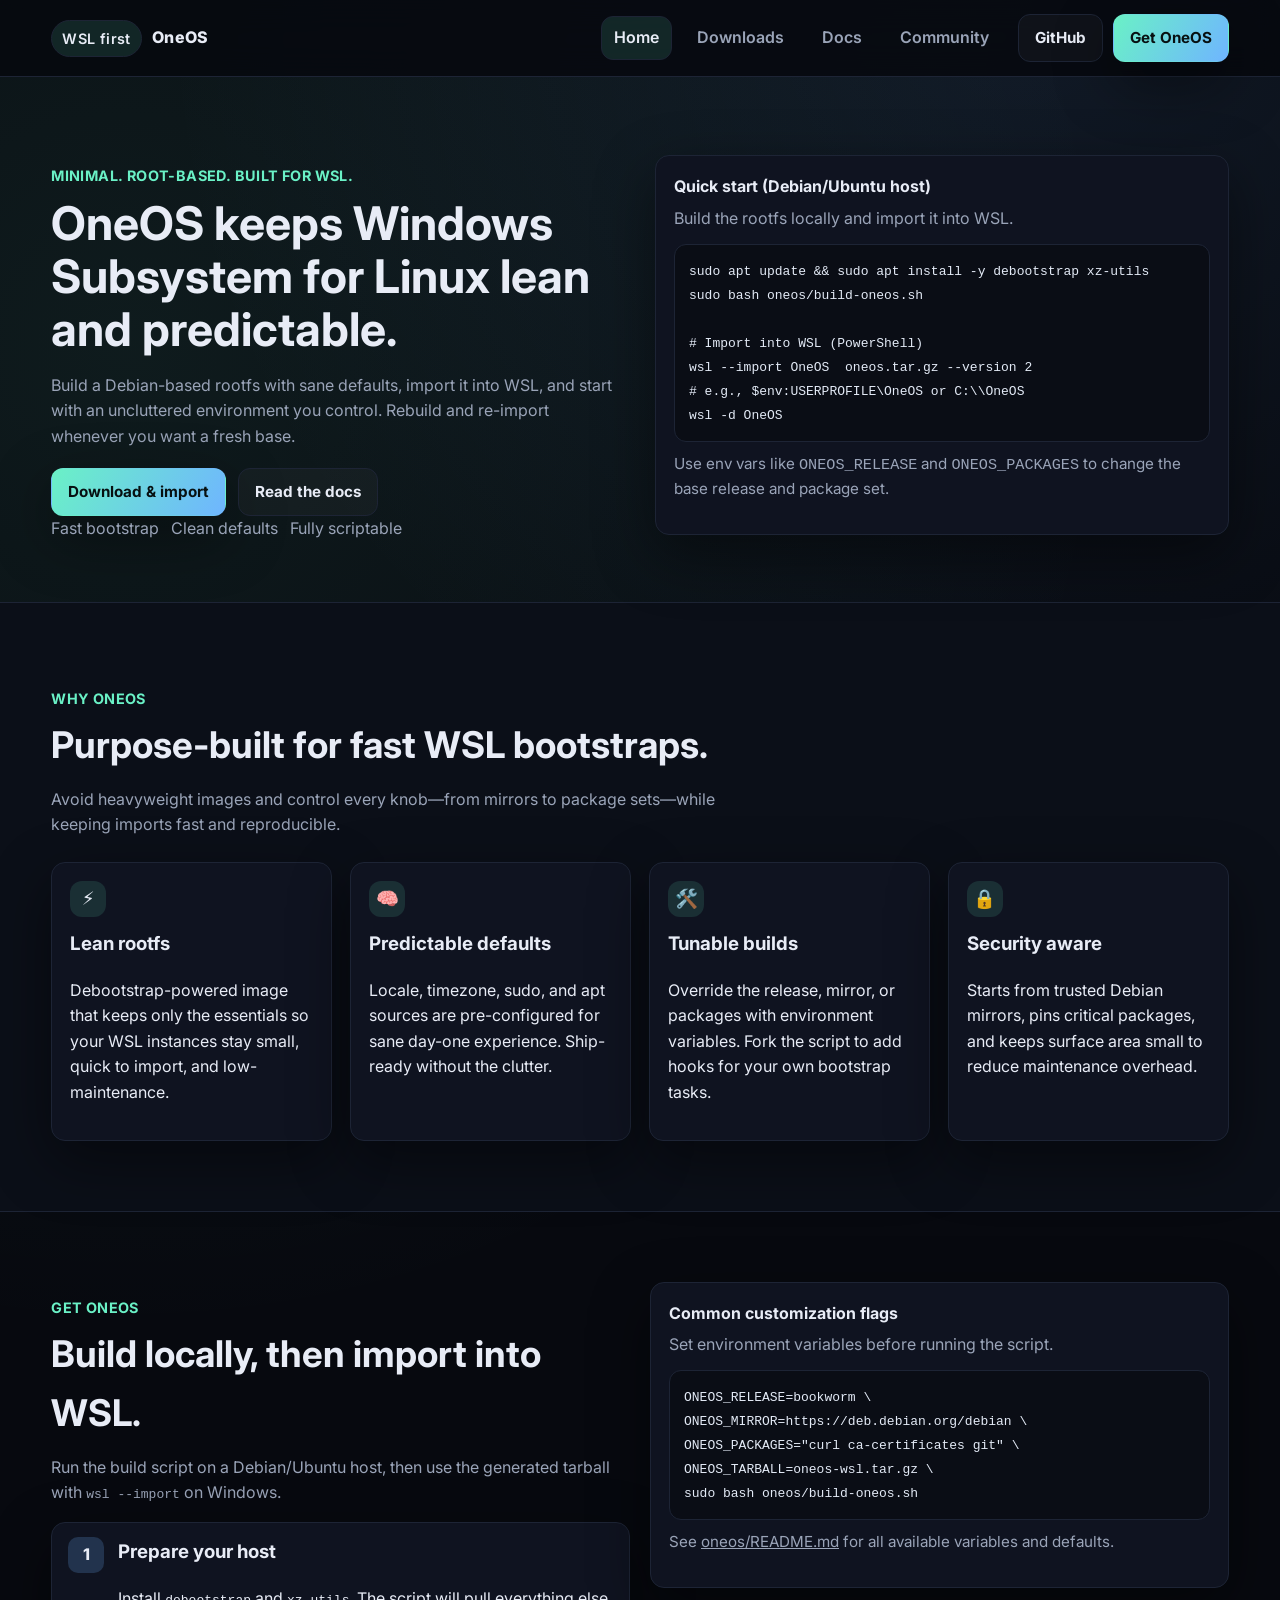
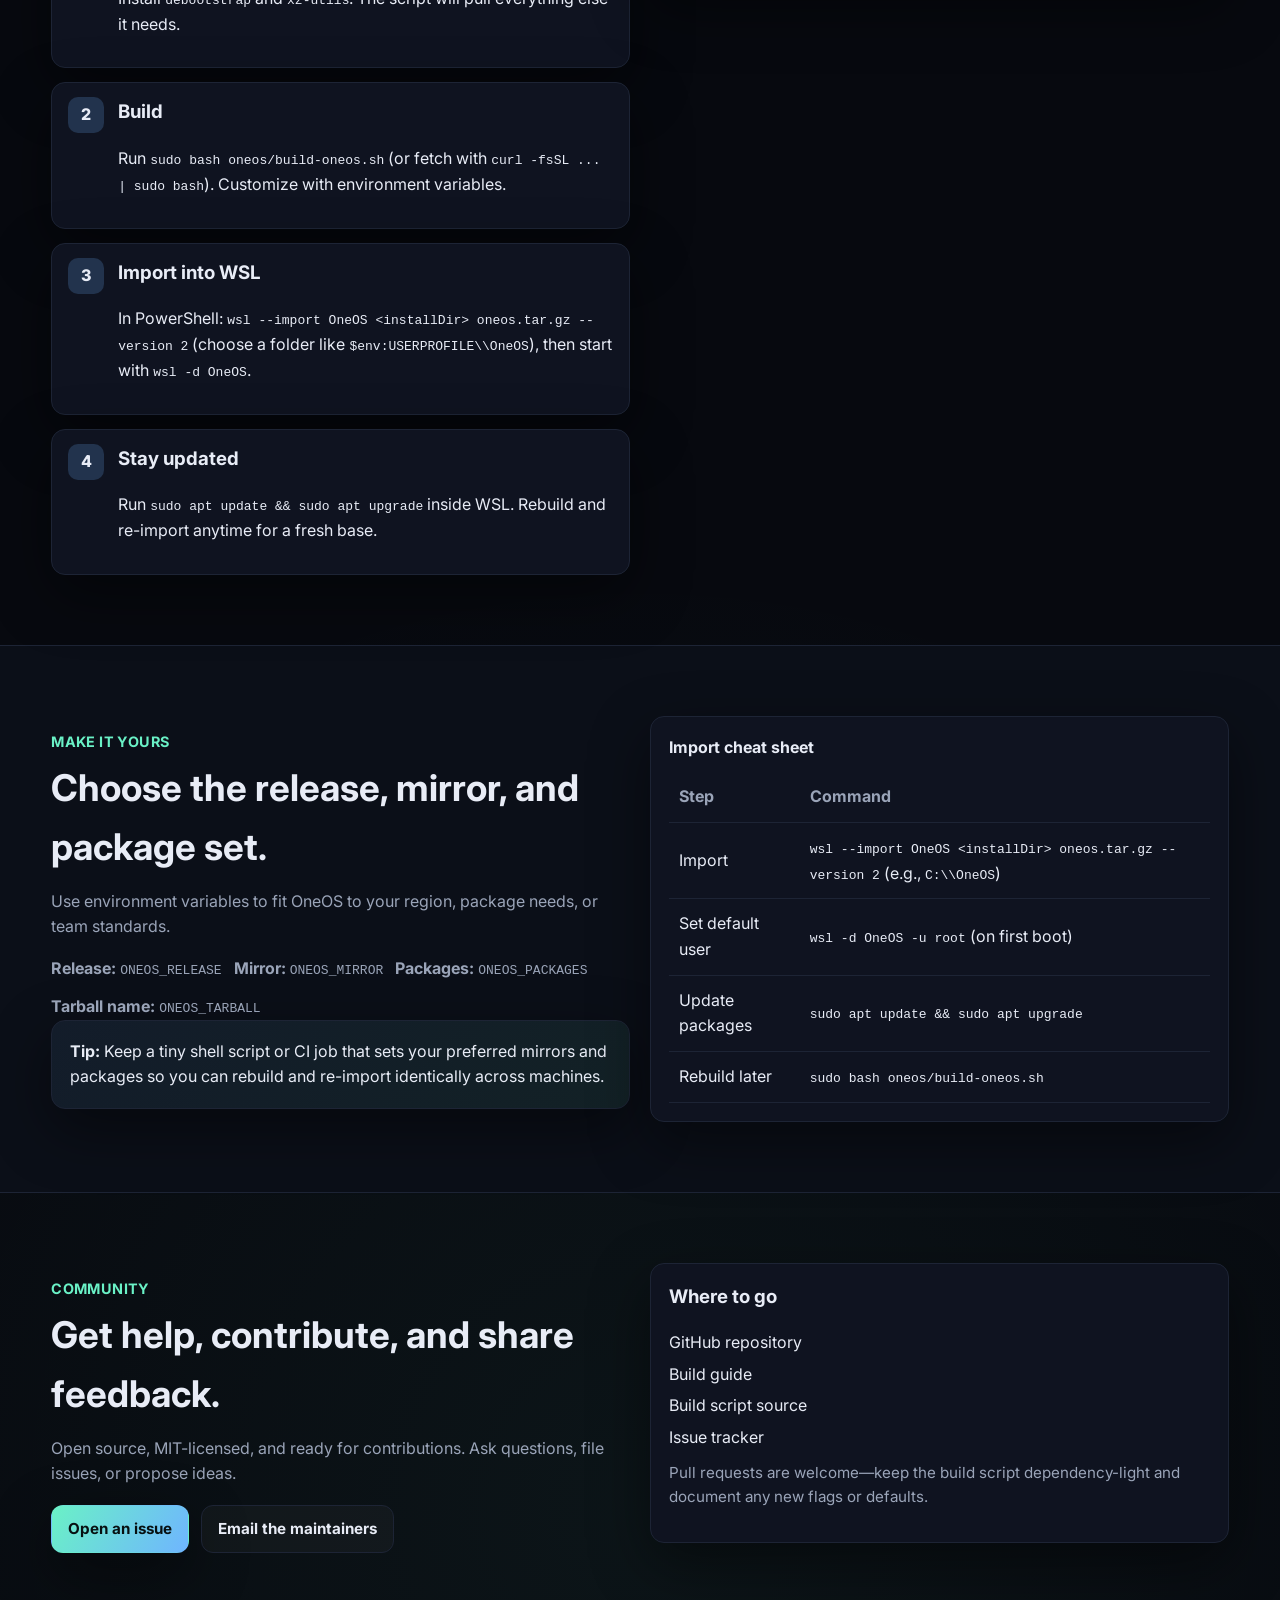
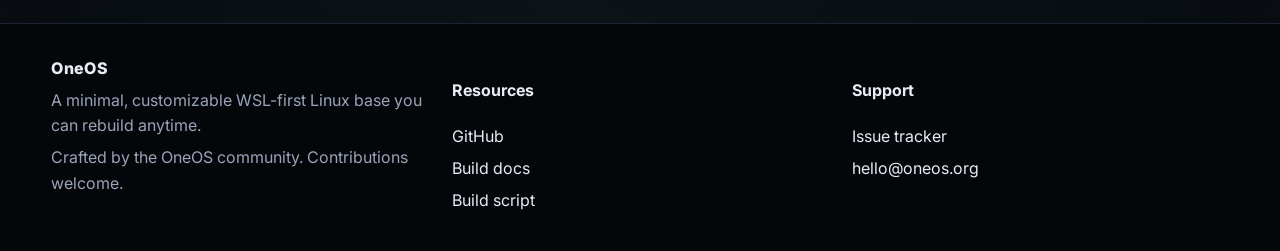
==== commit 6d9bf506: "Clarify WSL import install directory" ====
--- a/oneos-site/index.html
+++ b/oneos-site/index.html
@@ -54,7 +54,8 @@
 sudo bash oneos/build-oneos.sh
 
 # Import into WSL (PowerShell)
-wsl --import OneOS $env:USERPROFILE\OneOS oneos.tar.gz --version 2
+wsl --import OneOS <installDir> oneos.tar.gz --version 2
+# e.g., $env:USERPROFILE\OneOS or C:\\OneOS
 wsl -d OneOS</code></pre>
           <p class="meta">Use env vars like <code>ONEOS_RELEASE</code> and <code>ONEOS_PACKAGES</code> to change the base release and package set.</p>
         </div>
@@ -120,7 +121,7 @@
               <div class="step-number">3</div>
               <div>
                 <h3>Import into WSL</h3>
-                <p>In PowerShell: <code>wsl --import OneOS $env:USERPROFILE\OneOS oneos.tar.gz --version 2</code>, then start with <code>wsl -d OneOS</code>.</p>
+                <p>In PowerShell: <code>wsl --import OneOS &lt;installDir&gt; oneos.tar.gz --version 2</code> (choose a folder like <code>$env:USERPROFILE\\OneOS</code>), then start with <code>wsl -d OneOS</code>.</p>
               </div>
             </div>
             <div class="step">
@@ -175,7 +176,7 @@
             <tbody>
               <tr>
                 <td>Import</td>
-                <td><code>wsl --import OneOS C:\\OneOS oneos.tar.gz --version 2</code></td>
+                <td><code>wsl --import OneOS &lt;installDir&gt; oneos.tar.gz --version 2</code> (e.g., <code>C:\\OneOS</code>)</td>
               </tr>
               <tr>
                 <td>Set default user</td>
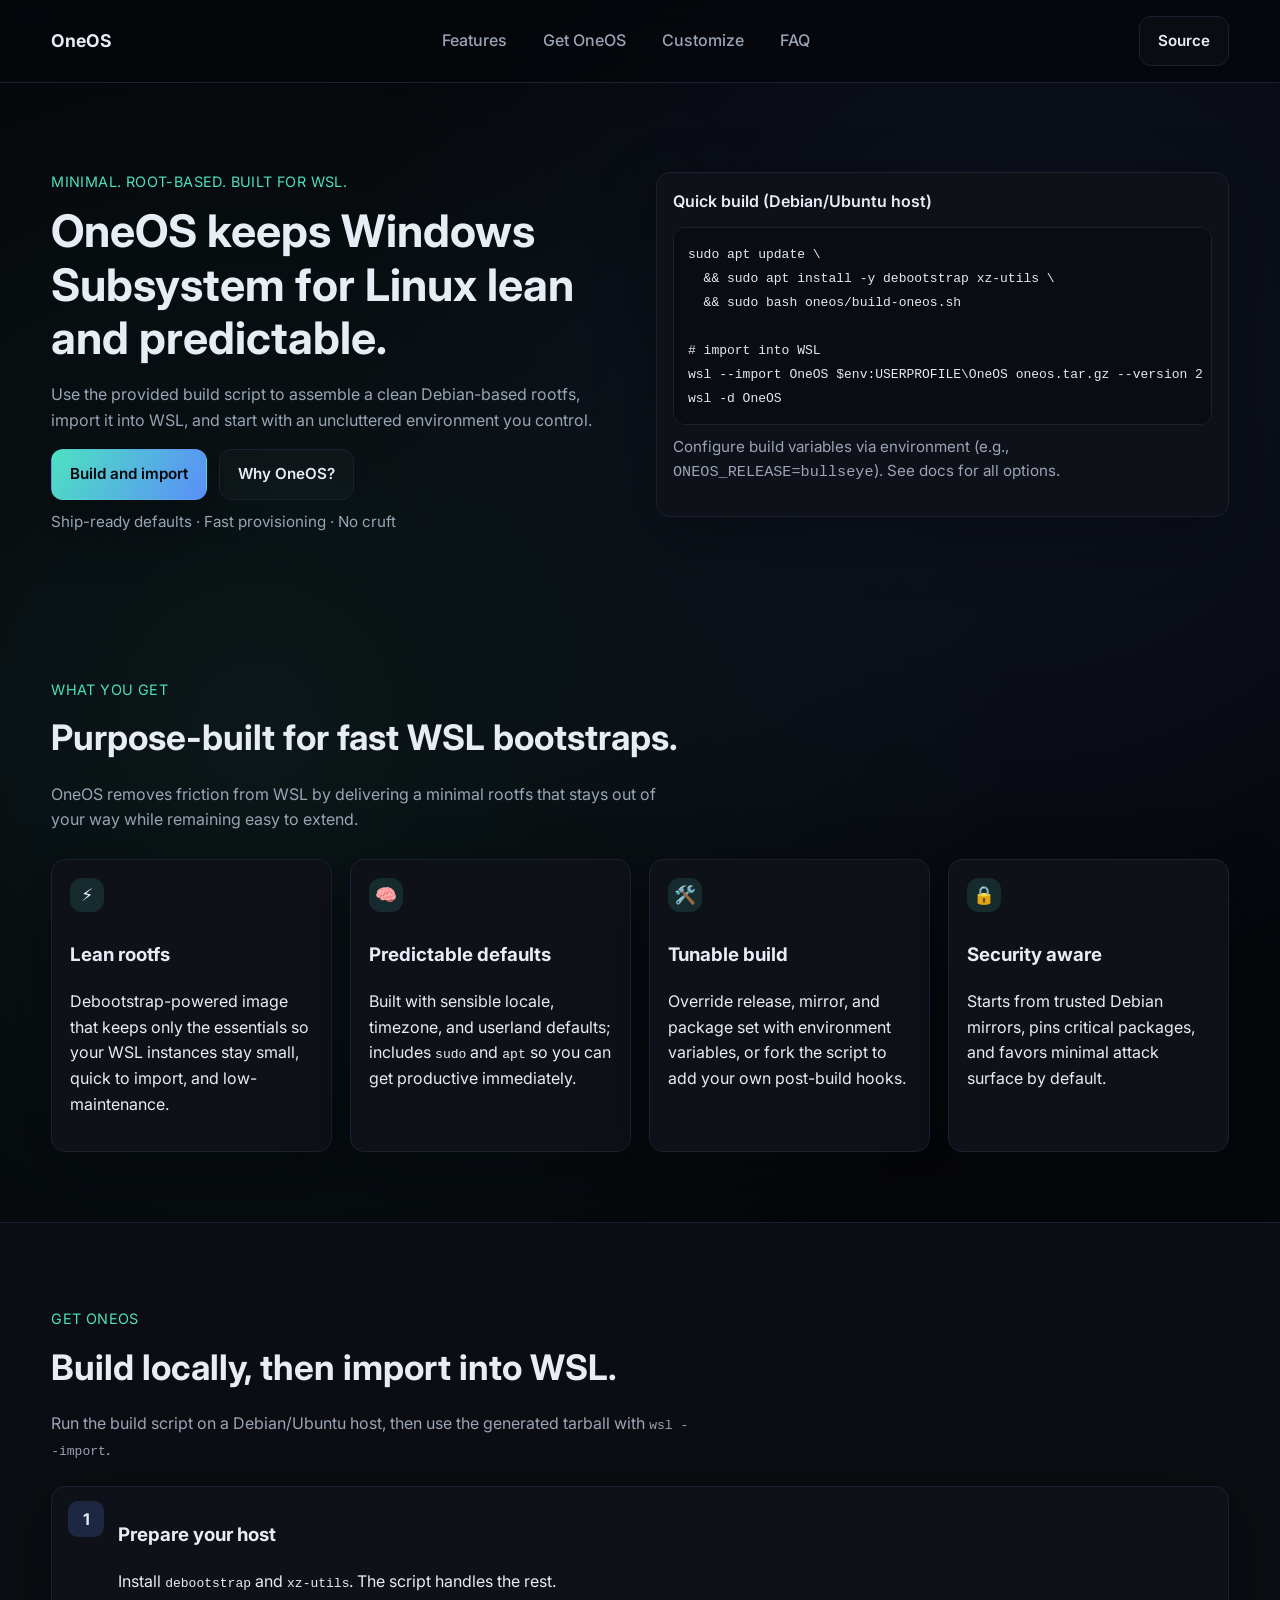
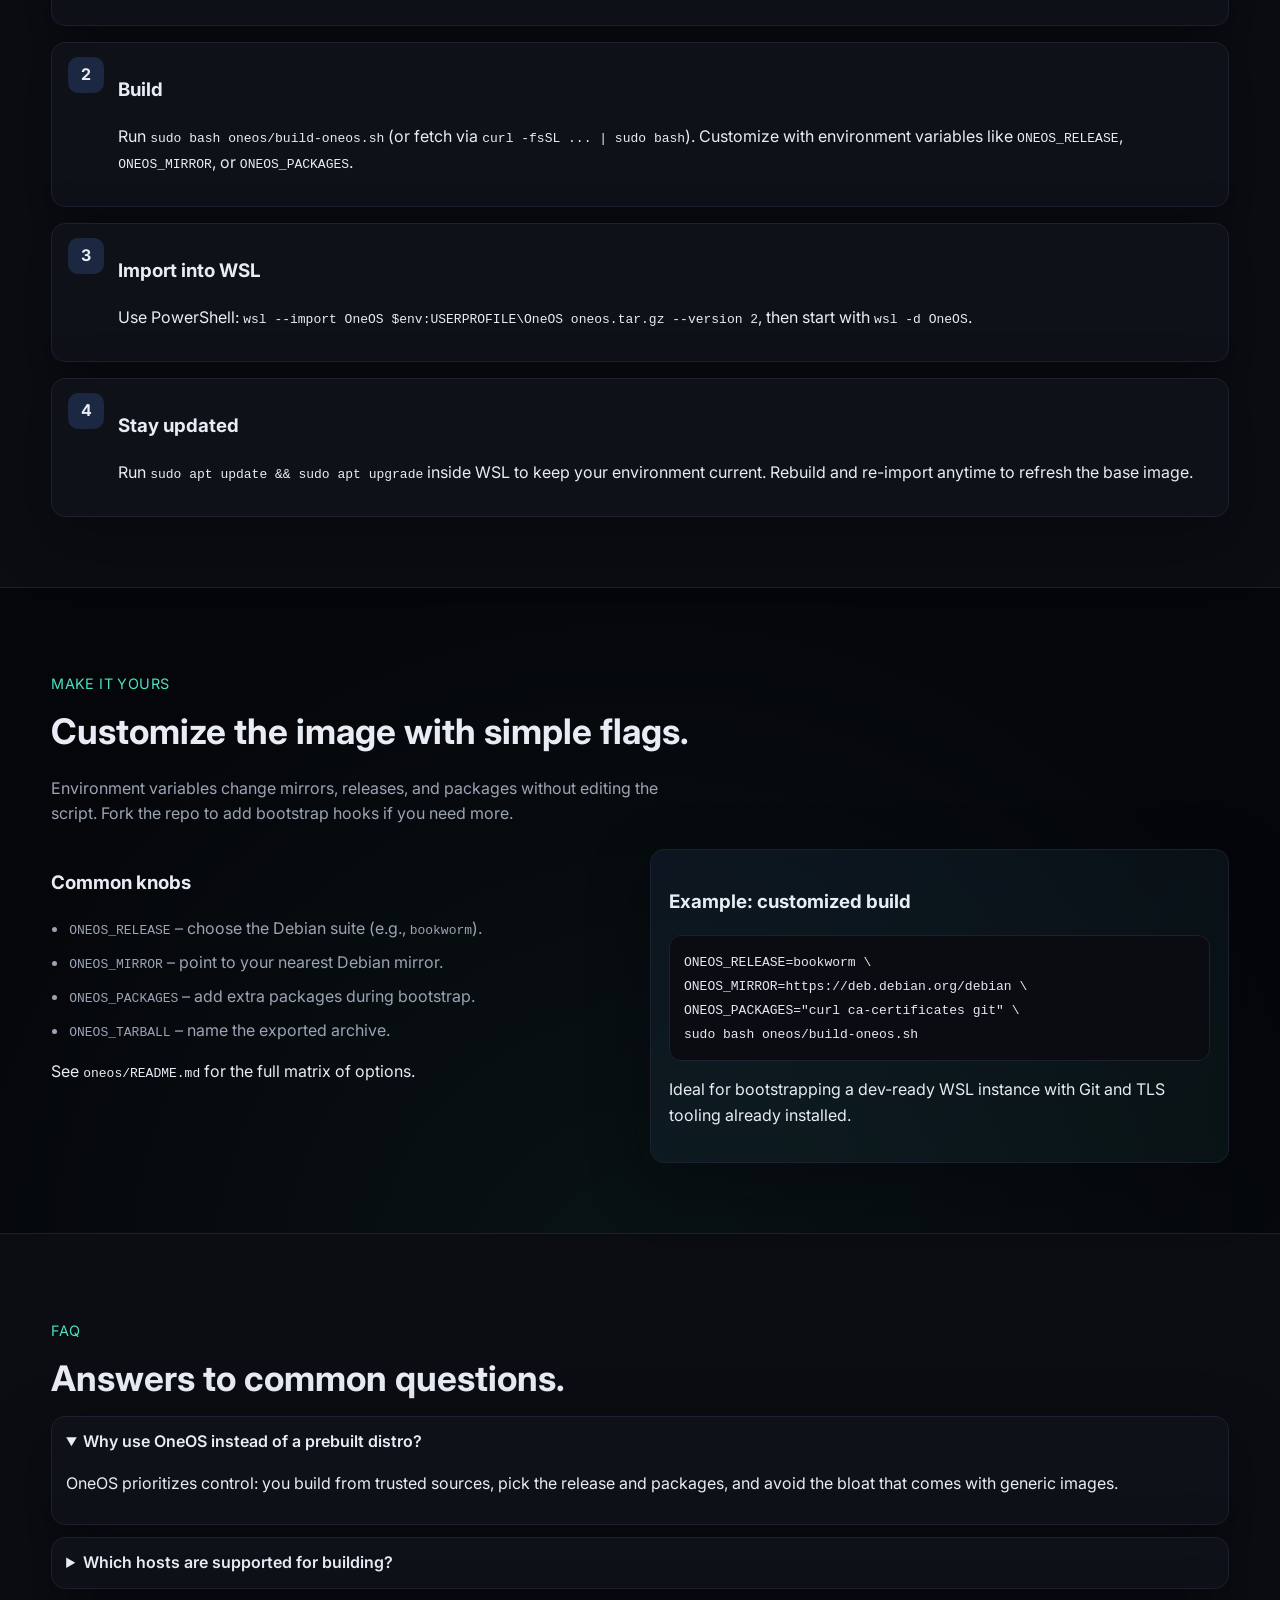
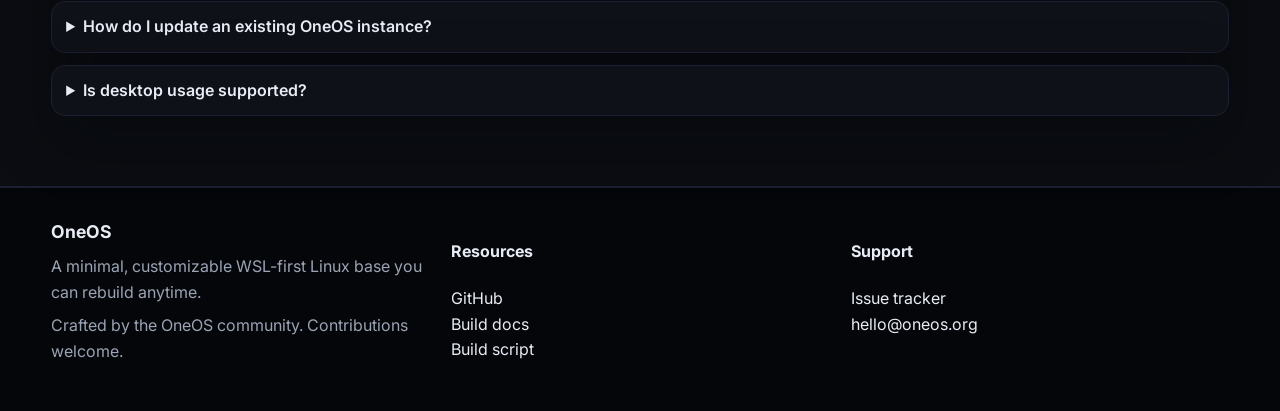
==== commit 769997ae: "Merge a147b27beab30c57d3e9e4c6382e75a140d7db6d into f977d7552699971c5d496e771e40ffacef491afc" ====
--- a/oneos-site/index.html
+++ b/oneos-site/index.html
@@ -6,27 +6,20 @@
   <title>OneOS – Minimal WSL-first Linux</title>
   <link rel="preconnect" href="https://fonts.googleapis.com">
   <link rel="preconnect" href="https://fonts.gstatic.com" crossorigin>
-  <link href="https://fonts.googleapis.com/css2?family=Inter:wght@400;500;600;700;800&display=swap" rel="stylesheet">
+  <link href="https://fonts.googleapis.com/css2?family=Inter:wght@400;500;600;700&display=swap" rel="stylesheet">
   <link rel="stylesheet" href="styles.css">
 </head>
-<body data-page="home">
+<body>
   <header class="site-header">
     <div class="container header-inner">
-      <div class="brand">
-        <span class="badge">WSL first</span>
-        <span>OneOS</span>
-      </div>
+      <div class="logo">OneOS</div>
       <nav class="nav">
-        <a data-nav="home" href="index.html">Home</a>
-        <a data-nav="downloads" href="downloads.html">Downloads</a>
-        <a data-nav="docs" href="docs.html">Docs</a>
-        <a data-nav="community" href="#community">Community</a>
+        <a href="#features">Features</a>
+        <a href="#setup">Get OneOS</a>
+        <a href="#customize">Customize</a>
+        <a href="#faq">FAQ</a>
       </nav>
-      <div class="nav-actions">
-        <a class="btn secondary" href="https://github.com/nutty-inc/oneos" target="_blank" rel="noreferrer">GitHub</a>
-        <a class="btn primary" href="downloads.html">Get OneOS</a>
-      </div>
-      <button class="mobile-toggle" aria-label="Toggle navigation">☰</button>
+      <a class="btn ghost" href="https://github.com/nutty-inc/oneos" target="_blank" rel="noreferrer">Source</a>
     </div>
   </header>
 
@@ -36,40 +29,35 @@
         <div>
           <p class="eyebrow">Minimal. Root-based. Built for WSL.</p>
           <h1>OneOS keeps Windows Subsystem for Linux lean and predictable.</h1>
-          <p class="lede">Build a Debian-based rootfs with sane defaults, import it into WSL, and start with an uncluttered environment you control. Rebuild and re-import whenever you want a fresh base.</p>
+          <p class="lede">Use the provided build script to assemble a clean Debian-based rootfs, import it into WSL, and start with an uncluttered environment you control.</p>
           <div class="cta-row">
-            <a class="btn primary" href="downloads.html">Download &amp; import</a>
-            <a class="btn secondary" href="docs.html">Read the docs</a>
-          </div>
-          <ul class="list-inline">
-            <li>Fast bootstrap</li>
-            <li>Clean defaults</li>
-            <li>Fully scriptable</li>
-          </ul>
+            <a class="btn primary" href="#setup">Build and import</a>
+            <a class="btn ghost" href="#features">Why OneOS?</a>
+          </div>
+          <div class="meta">Ship-ready defaults · Fast provisioning · No cruft</div>
         </div>
         <div class="card">
-          <div class="card-header">Quick start (Debian/Ubuntu host)</div>
-          <p class="card-subtitle">Build the rootfs locally and import it into WSL.</p>
-          <pre class="code-block"><code>sudo apt update && sudo apt install -y debootstrap xz-utils
-sudo bash oneos/build-oneos.sh
-
-# Import into WSL (PowerShell)
-wsl --import OneOS <installDir> oneos.tar.gz --version 2
-# e.g., $env:USERPROFILE\OneOS or C:\\OneOS
+          <div class="card-header">Quick build (Debian/Ubuntu host)</div>
+          <pre class="code-block"><code>sudo apt update \
+  && sudo apt install -y debootstrap xz-utils \
+  && sudo bash oneos/build-oneos.sh
+
+# import into WSL
+wsl --import OneOS $env:USERPROFILE\OneOS oneos.tar.gz --version 2
 wsl -d OneOS</code></pre>
-          <p class="meta">Use env vars like <code>ONEOS_RELEASE</code> and <code>ONEOS_PACKAGES</code> to change the base release and package set.</p>
-        </div>
-      </div>
-    </section>
-
-    <section class="section alt" id="features">
-      <div class="container">
-        <div class="section-heading">
-          <p class="eyebrow">Why OneOS</p>
+          <p class="card-footer">Configure build variables via environment (e.g., <code>ONEOS_RELEASE=bullseye</code>). See docs for all options.</p>
+        </div>
+      </div>
+    </section>
+
+    <section class="section" id="features">
+      <div class="container">
+        <div class="section-heading">
+          <p class="eyebrow">What you get</p>
           <h2>Purpose-built for fast WSL bootstraps.</h2>
-          <p class="lede">Avoid heavyweight images and control every knob—from mirrors to package sets—while keeping imports fast and reproducible.</p>
-        </div>
-        <div class="feature-grid">
+          <p class="lede">OneOS removes friction from WSL by delivering a minimal rootfs that stays out of your way while remaining easy to extend.</p>
+        </div>
+        <div class="grid features">
           <div class="feature">
             <div class="icon">⚡</div>
             <h3>Lean rootfs</h3>
@@ -78,144 +66,115 @@
           <div class="feature">
             <div class="icon">🧠</div>
             <h3>Predictable defaults</h3>
-            <p>Locale, timezone, sudo, and apt sources are pre-configured for sane day-one experience. Ship-ready without the clutter.</p>
+            <p>Built with sensible locale, timezone, and userland defaults; includes <code>sudo</code> and <code>apt</code> so you can get productive immediately.</p>
           </div>
           <div class="feature">
             <div class="icon">🛠️</div>
-            <h3>Tunable builds</h3>
-            <p>Override the release, mirror, or packages with environment variables. Fork the script to add hooks for your own bootstrap tasks.</p>
+            <h3>Tunable build</h3>
+            <p>Override release, mirror, and package set with environment variables, or fork the script to add your own post-build hooks.</p>
           </div>
           <div class="feature">
             <div class="icon">🔒</div>
             <h3>Security aware</h3>
-            <p>Starts from trusted Debian mirrors, pins critical packages, and keeps surface area small to reduce maintenance overhead.</p>
-          </div>
-        </div>
-      </div>
-    </section>
-
-    <section class="section" id="setup">
-      <div class="container split-grid">
-        <div>
-          <div class="section-heading">
-            <p class="eyebrow">Get OneOS</p>
-            <h2>Build locally, then import into WSL.</h2>
-            <p class="lede">Run the build script on a Debian/Ubuntu host, then use the generated tarball with <code>wsl --import</code> on Windows.</p>
-          </div>
-          <div class="step-list">
-            <div class="step">
-              <div class="step-number">1</div>
-              <div>
-                <h3>Prepare your host</h3>
-                <p>Install <code>debootstrap</code> and <code>xz-utils</code>. The script will pull everything else it needs.</p>
-              </div>
-            </div>
-            <div class="step">
-              <div class="step-number">2</div>
-              <div>
-                <h3>Build</h3>
-                <p>Run <code>sudo bash oneos/build-oneos.sh</code> (or fetch with <code>curl -fsSL ... | sudo bash</code>). Customize with environment variables.</p>
-              </div>
-            </div>
-            <div class="step">
-              <div class="step-number">3</div>
-              <div>
-                <h3>Import into WSL</h3>
-                <p>In PowerShell: <code>wsl --import OneOS &lt;installDir&gt; oneos.tar.gz --version 2</code> (choose a folder like <code>$env:USERPROFILE\\OneOS</code>), then start with <code>wsl -d OneOS</code>.</p>
-              </div>
-            </div>
-            <div class="step">
-              <div class="step-number">4</div>
-              <div>
-                <h3>Stay updated</h3>
-                <p>Run <code>sudo apt update && sudo apt upgrade</code> inside WSL. Rebuild and re-import anytime for a fresh base.</p>
-              </div>
-            </div>
-          </div>
-        </div>
-        <div class="card">
-          <div class="card-header">Common customization flags</div>
-          <p class="card-subtitle">Set environment variables before running the script.</p>
-          <pre class="code-block"><code>ONEOS_RELEASE=bookworm \
-ONEOS_MIRROR=https://deb.debian.org/debian \
-ONEOS_PACKAGES="curl ca-certificates git" \
-ONEOS_TARBALL=oneos-wsl.tar.gz \
+            <p>Starts from trusted Debian mirrors, pins critical packages, and favors minimal attack surface by default.</p>
+          </div>
+        </div>
+      </div>
+    </section>
+
+    <section class="section muted" id="setup">
+      <div class="container">
+        <div class="section-heading">
+          <p class="eyebrow">Get OneOS</p>
+          <h2>Build locally, then import into WSL.</h2>
+          <p class="lede">Run the build script on a Debian/Ubuntu host, then use the generated tarball with <code>wsl --import</code>.</p>
+        </div>
+        <div class="steps">
+          <div class="step">
+            <div class="step-number">1</div>
+            <div>
+              <h3>Prepare your host</h3>
+              <p>Install <code>debootstrap</code> and <code>xz-utils</code>. The script handles the rest.</p>
+            </div>
+          </div>
+          <div class="step">
+            <div class="step-number">2</div>
+            <div>
+              <h3>Build</h3>
+              <p>Run <code>sudo bash oneos/build-oneos.sh</code> (or fetch via <code>curl -fsSL ... | sudo bash</code>). Customize with environment variables like <code>ONEOS_RELEASE</code>, <code>ONEOS_MIRROR</code>, or <code>ONEOS_PACKAGES</code>.</p>
+            </div>
+          </div>
+          <div class="step">
+            <div class="step-number">3</div>
+            <div>
+              <h3>Import into WSL</h3>
+              <p>Use PowerShell: <code>wsl --import OneOS $env:USERPROFILE\OneOS oneos.tar.gz --version 2</code>, then start with <code>wsl -d OneOS</code>.</p>
+            </div>
+          </div>
+          <div class="step">
+            <div class="step-number">4</div>
+            <div>
+              <h3>Stay updated</h3>
+              <p>Run <code>sudo apt update && sudo apt upgrade</code> inside WSL to keep your environment current. Rebuild and re-import anytime to refresh the base image.</p>
+            </div>
+          </div>
+        </div>
+      </div>
+    </section>
+
+    <section class="section" id="customize">
+      <div class="container">
+        <div class="section-heading">
+          <p class="eyebrow">Make it yours</p>
+          <h2>Customize the image with simple flags.</h2>
+          <p class="lede">Environment variables change mirrors, releases, and packages without editing the script. Fork the repo to add bootstrap hooks if you need more.</p>
+        </div>
+        <div class="grid two-col">
+          <div>
+            <h3>Common knobs</h3>
+            <ul class="bullet-list">
+              <li><code>ONEOS_RELEASE</code> – choose the Debian suite (e.g., <code>bookworm</code>).</li>
+              <li><code>ONEOS_MIRROR</code> – point to your nearest Debian mirror.</li>
+              <li><code>ONEOS_PACKAGES</code> – add extra packages during bootstrap.</li>
+              <li><code>ONEOS_TARBALL</code> – name the exported archive.</li>
+            </ul>
+            <p>See <code>oneos/README.md</code> for the full matrix of options.</p>
+          </div>
+          <div class="callout">
+            <h3>Example: customized build</h3>
+            <pre class="code-block"><code>ONEOS_RELEASE=bookworm \ 
+ONEOS_MIRROR=https://deb.debian.org/debian \ 
+ONEOS_PACKAGES="curl ca-certificates git" \ 
 sudo bash oneos/build-oneos.sh</code></pre>
-          <p class="meta">See <a href="oneos/README.md">oneos/README.md</a> for all available variables and defaults.</p>
-        </div>
-      </div>
-    </section>
-
-    <section class="section alt" id="customize">
-      <div class="container split-grid">
-        <div>
-          <div class="section-heading">
-            <p class="eyebrow">Make it yours</p>
-            <h2>Choose the release, mirror, and package set.</h2>
-            <p class="lede">Use environment variables to fit OneOS to your region, package needs, or team standards.</p>
-          </div>
-          <ul class="list-inline">
-            <li><strong>Release:</strong> <code>ONEOS_RELEASE</code></li>
-            <li><strong>Mirror:</strong> <code>ONEOS_MIRROR</code></li>
-            <li><strong>Packages:</strong> <code>ONEOS_PACKAGES</code></li>
-            <li><strong>Tarball name:</strong> <code>ONEOS_TARBALL</code></li>
-          </ul>
-          <div class="callout">
-            <strong>Tip:</strong> Keep a tiny shell script or CI job that sets your preferred mirrors and packages so you can rebuild and re-import identically across machines.
-          </div>
-        </div>
-        <div class="card">
-          <div class="card-header">Import cheat sheet</div>
-          <table class="table">
-            <thead>
-              <tr>
-                <th>Step</th>
-                <th>Command</th>
-              </tr>
-            </thead>
-            <tbody>
-              <tr>
-                <td>Import</td>
-                <td><code>wsl --import OneOS &lt;installDir&gt; oneos.tar.gz --version 2</code> (e.g., <code>C:\\OneOS</code>)</td>
-              </tr>
-              <tr>
-                <td>Set default user</td>
-                <td><code>wsl -d OneOS -u root</code> (on first boot)</td>
-              </tr>
-              <tr>
-                <td>Update packages</td>
-                <td><code>sudo apt update && sudo apt upgrade</code></td>
-              </tr>
-              <tr>
-                <td>Rebuild later</td>
-                <td><code>sudo bash oneos/build-oneos.sh</code></td>
-              </tr>
-            </tbody>
-          </table>
-        </div>
-      </div>
-    </section>
-
-    <section class="section" id="community">
-      <div class="container split-grid">
-        <div class="section-heading">
-          <p class="eyebrow">Community</p>
-          <h2>Get help, contribute, and share feedback.</h2>
-          <p class="lede">Open source, MIT-licensed, and ready for contributions. Ask questions, file issues, or propose ideas.</p>
-          <div class="cta-row">
-            <a class="btn primary" href="https://github.com/nutty-inc/oneos/issues" target="_blank" rel="noreferrer">Open an issue</a>
-            <a class="btn secondary" href="mailto:hello@oneos.org">Email the maintainers</a>
-          </div>
-        </div>
-        <div class="card">
-          <h3>Where to go</h3>
-          <ul class="link-list">
-            <li><a href="https://github.com/nutty-inc/oneos">GitHub repository</a></li>
-            <li><a href="oneos/README.md">Build guide</a></li>
-            <li><a href="oneos/build-oneos.sh">Build script source</a></li>
-            <li><a href="https://github.com/nutty-inc/oneos/issues">Issue tracker</a></li>
-          </ul>
-          <p class="meta">Pull requests are welcome—keep the build script dependency-light and document any new flags or defaults.</p>
+            <p>Ideal for bootstrapping a dev-ready WSL instance with Git and TLS tooling already installed.</p>
+          </div>
+        </div>
+      </div>
+    </section>
+
+    <section class="section muted" id="faq">
+      <div class="container">
+        <div class="section-heading">
+          <p class="eyebrow">FAQ</p>
+          <h2>Answers to common questions.</h2>
+        </div>
+        <div class="faq">
+          <details open>
+            <summary>Why use OneOS instead of a prebuilt distro?</summary>
+            <p>OneOS prioritizes control: you build from trusted sources, pick the release and packages, and avoid the bloat that comes with generic images.</p>
+          </details>
+          <details>
+            <summary>Which hosts are supported for building?</summary>
+            <p>Use Debian or Ubuntu hosts with <code>debootstrap</code> available. The build script pulls everything it needs and outputs a compressed tarball for WSL import.</p>
+          </details>
+          <details>
+            <summary>How do I update an existing OneOS instance?</summary>
+            <p>Inside WSL, run <code>sudo apt update && sudo apt upgrade</code>. For a fresh base, rebuild the tarball and re-import a new WSL distribution.</p>
+          </details>
+          <details>
+            <summary>Is desktop usage supported?</summary>
+            <p>OneOS targets headless or terminal-centric workflows. You can install GUI stacks after import, but the default image stays minimal to keep WSL fast.</p>
+          </details>
         </div>
       </div>
     </section>
@@ -224,9 +183,9 @@
   <footer class="footer">
     <div class="container footer-grid">
       <div>
-        <div class="brand">OneOS</div>
-        <p>A minimal, customizable WSL-first Linux base you can rebuild anytime.</p>
-        <p>Crafted by the OneOS community. Contributions welcome.</p>
+        <div class="logo">OneOS</div>
+        <p class="footer-text">A minimal, customizable WSL-first Linux base you can rebuild anytime.</p>
+        <p class="footer-text">Crafted by the OneOS community. Contributions welcome.</p>
       </div>
       <div>
         <h4>Resources</h4>
@@ -245,6 +204,5 @@
       </div>
     </div>
   </footer>
-  <script src="script.js"></script>
 </body>
 </html>
--- a/oneos-site/styles.css
+++ b/oneos-site/styles.css
@@ -1,17 +1,15 @@
 :root {
-  --bg: #07090f;
-  --bg-alt: #0b0f18;
-  --panel: #0f1320;
-  --panel-soft: #11182a;
-  --border: #1d2435;
-  --text: #e8ecf6;
-  --muted: #9aa4b8;
-  --accent: #6af1c6;
-  --accent-2: #6fb5ff;
-  --accent-dark: #2aa884;
-  --shadow: 0 20px 60px rgba(0, 0, 0, 0.45);
+  --bg: #05060a;
+  --bg-muted: #0b0d12;
+  --card: #0f1118;
+  --text: #e8ecf5;
+  --muted: #9ba4b5;
+  --accent: #4de1c1;
+  --accent-2: #5b8ef9;
+  --border: #1c2030;
+  --shadow: 0 20px 60px rgba(5, 6, 10, 0.45);
   --radius: 14px;
-  --font: 'Inter', system-ui, -apple-system, BlinkMacSystemFont, 'Segoe UI', sans-serif;
+  font-family: 'Inter', system-ui, -apple-system, BlinkMacSystemFont, 'Segoe UI', sans-serif;
 }
 
 * {
@@ -20,26 +18,17 @@
 
 body {
   margin: 0;
+  background: radial-gradient(circle at 20% 20%, rgba(77, 225, 193, 0.08), transparent 25%),
+    radial-gradient(circle at 80% 10%, rgba(91, 142, 249, 0.10), transparent 20%),
+    radial-gradient(circle at 50% 80%, rgba(77, 225, 193, 0.06), transparent 25%),
+    var(--bg);
+  color: var(--text);
+  line-height: 1.6;
   min-height: 100vh;
-  font-family: var(--font);
-  background: radial-gradient(circle at 10% 10%, rgba(106, 241, 198, 0.08), transparent 30%),
-    radial-gradient(circle at 80% 0%, rgba(111, 181, 255, 0.10), transparent 24%),
-    radial-gradient(circle at 50% 90%, rgba(106, 241, 198, 0.05), transparent 30%),
-    var(--bg);
-  color: var(--text);
-  line-height: 1.6;
-}
-
-a {
-  color: inherit;
-}
-
-a:hover {
-  color: var(--accent);
 }
 
 .container {
-  width: min(1180px, 92vw);
+  width: min(1200px, 92vw);
   margin: 0 auto;
 }
 
@@ -47,286 +36,197 @@
   position: sticky;
   top: 0;
   z-index: 10;
-  backdrop-filter: blur(16px);
-  background: rgba(7, 9, 15, 0.85);
+  backdrop-filter: blur(14px);
+  background: rgba(5, 6, 10, 0.7);
   border-bottom: 1px solid var(--border);
 }
 
 .header-inner {
-  display: grid;
-  grid-template-columns: auto 1fr auto;
-  align-items: center;
-  gap: 16px;
-  padding: 14px 0;
-}
-
-.brand {
   display: flex;
   align-items: center;
-  gap: 10px;
-  font-weight: 800;
+  justify-content: space-between;
+  padding: 16px 0;
+}
+
+.logo {
+  font-weight: 700;
   letter-spacing: 0.4px;
-}
-
-.badge {
-  display: inline-flex;
-  align-items: center;
-  gap: 6px;
-  padding: 6px 10px;
-  border-radius: 999px;
-  background: rgba(106, 241, 198, 0.12);
-  border: 1px solid var(--border);
-  color: var(--text);
-  font-weight: 600;
-  font-size: 0.9rem;
+  font-size: 1.1rem;
 }
 
 .nav {
   display: flex;
-  align-items: center;
-  gap: 12px;
-  justify-content: flex-end;
+  gap: 16px;
 }
 
 .nav a {
+  color: var(--muted);
   text-decoration: none;
-  color: var(--muted);
-  padding: 8px 12px;
-  border-radius: 12px;
-  transition: color 0.2s ease, background 0.2s ease, border 0.2s ease;
-  border: 1px solid transparent;
-  font-weight: 600;
-}
-
-.nav a.active {
-  background: rgba(106, 241, 198, 0.12);
-  color: var(--text);
-  border-color: var(--border);
+  font-weight: 500;
+  padding: 8px 10px;
+  border-radius: 10px;
+  transition: color 0.2s ease, background 0.2s ease;
 }
 
 .nav a:hover {
   color: var(--text);
-  background: rgba(111, 181, 255, 0.12);
-}
-
-.nav-actions {
-  display: flex;
-  gap: 10px;
+  background: rgba(77, 225, 193, 0.08);
 }
 
 .btn {
   display: inline-flex;
   align-items: center;
   gap: 8px;
-  padding: 11px 16px;
+  padding: 12px 18px;
   border-radius: 12px;
   text-decoration: none;
-  font-weight: 700;
+  font-weight: 600;
   font-size: 0.95rem;
   border: 1px solid transparent;
-  cursor: pointer;
-  transition: transform 0.15s ease, box-shadow 0.2s ease, background 0.2s ease, border 0.2s ease;
 }
 
 .btn.primary {
   background: linear-gradient(120deg, var(--accent), var(--accent-2));
-  color: #071011;
-  box-shadow: var(--shadow);
-}
-
-.btn.secondary {
-  background: rgba(255, 255, 255, 0.03);
-  border: 1px solid var(--border);
-  color: var(--text);
+  color: #05060a;
+  box-shadow: var(--shadow);
 }
 
 .btn.ghost {
-  background: transparent;
-  color: var(--muted);
-  border: 1px solid var(--border);
-}
-
-.btn:hover {
-  transform: translateY(-2px);
+  color: var(--text);
+  border-color: var(--border);
+  background: rgba(255, 255, 255, 0.02);
 }
 
 .hero {
   padding: 72px 0 60px;
 }
 
-.page-hero {
-  padding: 68px 0 48px;
-  background: var(--bg-alt);
-  border-bottom: 1px solid var(--border);
-}
-
 .hero-grid {
   display: grid;
   grid-template-columns: repeat(auto-fit, minmax(320px, 1fr));
-  gap: 30px;
+  gap: 32px;
   align-items: center;
 }
 
-h1 {
-  margin: 10px 0 12px;
-  font-size: clamp(2rem, 4vw, 2.9rem);
-  line-height: 1.15;
-}
-
-h2 {
-  margin: 6px 0 12px;
-  font-size: clamp(1.6rem, 3vw, 2.3rem);
-}
-
-h3 {
-  margin-top: 0;
-}
-
-p.lede {
-  color: var(--muted);
-  max-width: 720px;
-}
-
-.meta {
-  color: var(--muted);
-  font-size: 0.95rem;
-  margin-top: 10px;
+.hero h1 {
+  font-size: clamp(1.9rem, 4vw, 2.8rem);
+  line-height: 1.2;
+  margin: 12px 0 12px;
+}
+
+.lede {
+  color: var(--muted);
+  max-width: 640px;
 }
 
 .eyebrow {
+  font-size: 0.9rem;
   letter-spacing: 0.4px;
   text-transform: uppercase;
   color: var(--accent);
-  font-weight: 700;
-  font-size: 0.9rem;
-  margin-bottom: 6px;
+  margin-bottom: 4px;
+}
+
+.meta {
+  color: var(--muted);
+  margin-top: 10px;
+  font-size: 0.95rem;
 }
 
 .cta-row {
   display: flex;
   flex-wrap: wrap;
   gap: 12px;
-  margin-top: 18px;
+  margin-top: 16px;
 }
 
 .card {
-  background: var(--panel);
-  border: 1px solid var(--border);
-  border-radius: var(--radius);
-  padding: 18px;
+  background: var(--card);
+  border: 1px solid var(--border);
+  padding: 16px;
+  border-radius: var(--radius);
   box-shadow: var(--shadow);
 }
 
 .card-header {
-  font-weight: 700;
+  font-weight: 600;
   margin-bottom: 12px;
 }
 
-.card-subtitle {
-  color: var(--muted);
-  margin-top: -6px;
-  margin-bottom: 12px;
-}
-
-.card-grid {
-  display: grid;
-  grid-template-columns: repeat(auto-fit, minmax(260px, 1fr));
-  gap: 18px;
+.card-footer {
+  color: var(--muted);
+  margin-top: 10px;
+  font-size: 0.95rem;
 }
 
 .code-block {
-  background: #0a0d15;
+  background: #0a0c11;
   border: 1px solid var(--border);
   border-radius: 12px;
   padding: 14px;
-  color: #e3eaf6;
+  color: #e3e9f2;
   overflow-x: auto;
   line-height: 1.5;
   font-family: 'JetBrains Mono', 'SFMono-Regular', Menlo, Consolas, monospace;
   margin: 0;
 }
 
-.tag-list {
-  display: flex;
-  flex-wrap: wrap;
-  gap: 8px;
-  margin: 12px 0;
-}
-
-.tag {
-  padding: 6px 10px;
-  border-radius: 999px;
-  border: 1px solid var(--border);
-  background: rgba(255, 255, 255, 0.03);
-  color: var(--muted);
-  font-weight: 600;
-  font-size: 0.9rem;
-}
-
 .section {
   padding: 70px 0;
 }
 
-.section.alt {
-  background: var(--bg-alt);
+.section.muted {
+  background: var(--bg-muted);
   border-block: 1px solid var(--border);
 }
 
-.section-heading {
-  max-width: 760px;
-}
-
-.section-heading p.lede {
-  margin-top: 6px;
-}
-
-.feature-grid {
+.section-heading h2 {
+  margin: 8px 0 10px;
+  font-size: clamp(1.6rem, 3vw, 2.2rem);
+}
+
+.grid.features {
   display: grid;
   grid-template-columns: repeat(auto-fit, minmax(240px, 1fr));
   gap: 18px;
-  margin-top: 24px;
+  margin-top: 26px;
 }
 
 .feature {
+  background: var(--card);
+  border: 1px solid var(--border);
   padding: 18px;
   border-radius: var(--radius);
-  background: var(--panel);
-  border: 1px solid var(--border);
   box-shadow: var(--shadow);
 }
 
 .icon {
-  width: 36px;
-  height: 36px;
+  width: 34px;
+  height: 34px;
   display: inline-flex;
   align-items: center;
   justify-content: center;
   border-radius: 12px;
-  background: rgba(106, 241, 198, 0.12);
-  margin-bottom: 12px;
-  font-size: 1.15rem;
-}
-
-.split-grid {
-  display: grid;
-  grid-template-columns: repeat(auto-fit, minmax(300px, 1fr));
-  gap: 20px;
-  align-items: start;
-}
-
-.step-list {
-  display: grid;
-  gap: 14px;
+  background: rgba(77, 225, 193, 0.12);
+  margin-bottom: 10px;
+  font-size: 1.1rem;
+}
+
+.steps {
+  display: grid;
+  gap: 16px;
+  margin-top: 24px;
 }
 
 .step {
   display: grid;
   grid-template-columns: auto 1fr;
   gap: 14px;
+  background: var(--card);
+  border: 1px solid var(--border);
   padding: 14px 16px;
   border-radius: var(--radius);
-  border: 1px solid var(--border);
-  background: var(--panel);
+  align-items: start;
   box-shadow: var(--shadow);
 }
 
@@ -334,43 +234,35 @@
   width: 36px;
   height: 36px;
   border-radius: 10px;
-  background: rgba(111, 181, 255, 0.20);
+  background: rgba(91, 142, 249, 0.18);
   color: var(--text);
   display: grid;
   place-items: center;
-  font-weight: 800;
-}
-
-.list-muted {
-  color: var(--muted);
+  font-weight: 700;
+}
+
+.grid.two-col {
+  display: grid;
+  grid-template-columns: repeat(auto-fit, minmax(280px, 1fr));
+  gap: 20px;
+  margin-top: 22px;
+}
+
+.bullet-list {
   padding-left: 18px;
+  color: var(--muted);
+}
+
+.bullet-list li {
+  margin-bottom: 8px;
 }
 
 .callout {
+  background: linear-gradient(135deg, rgba(91, 142, 249, 0.08), rgba(77, 225, 193, 0.05));
+  border: 1px solid var(--border);
   border-radius: var(--radius);
   padding: 18px;
-  border: 1px solid var(--border);
-  background: linear-gradient(135deg, rgba(111, 181, 255, 0.08), rgba(106, 241, 198, 0.08));
-  box-shadow: var(--shadow);
-}
-
-.table {
-  width: 100%;
-  border-collapse: collapse;
-  margin-top: 12px;
-}
-
-.table th,
-.table td {
-  text-align: left;
-  padding: 12px 10px;
-  border-bottom: 1px solid var(--border);
-  color: var(--text);
-}
-
-.table th {
-  color: var(--muted);
-  font-weight: 700;
+  box-shadow: var(--shadow);
 }
 
 .faq {
@@ -379,130 +271,61 @@
 }
 
 .faq details {
-  border-radius: var(--radius);
-  border: 1px solid var(--border);
+  background: var(--card);
+  border: 1px solid var(--border);
+  border-radius: var(--radius);
   padding: 12px 14px;
-  background: var(--panel);
   box-shadow: var(--shadow);
 }
 
 .faq summary {
+  font-weight: 600;
   cursor: pointer;
-  font-weight: 700;
 }
 
 .footer {
   background: #05060a;
   border-top: 1px solid var(--border);
-  padding: 32px 0 40px;
+  padding: 30px 0 40px;
 }
 
 .footer-grid {
   display: grid;
-  grid-template-columns: repeat(auto-fit, minmax(240px, 1fr));
-  gap: 24px;
-}
-
-.footer p {
-  color: var(--muted);
-  margin: 6px 0;
+  grid-template-columns: repeat(auto-fit, minmax(220px, 1fr));
+  gap: 22px;
+}
+
+.footer-text {
+  color: var(--muted);
+  margin: 8px 0;
 }
 
 .link-list {
   list-style: none;
   padding: 0;
   margin: 0;
-  display: grid;
-  gap: 6px;
 }
 
 .link-list a {
+  color: var(--text);
   text-decoration: none;
-  color: var(--text);
 }
 
 .link-list a:hover {
   color: var(--accent);
 }
 
-.chip-row {
-  display: flex;
-  flex-wrap: wrap;
-  gap: 8px;
-}
-
-.chip {
-  padding: 6px 10px;
-  border-radius: 999px;
-  background: rgba(255, 255, 255, 0.04);
-  border: 1px solid var(--border);
-  color: var(--muted);
-  font-weight: 600;
-}
-
-.list-inline {
-  display: flex;
-  flex-wrap: wrap;
-  gap: 12px;
-  padding: 0;
-  margin: 0;
-  list-style: none;
-  color: var(--muted);
-}
-
-.notice {
-  padding: 12px 14px;
-  border-radius: var(--radius);
-  border: 1px dashed var(--border);
-  background: rgba(255, 255, 255, 0.03);
-  color: var(--muted);
-}
-
-.mobile-toggle {
-  display: none;
-  border: 1px solid var(--border);
-  background: rgba(255, 255, 255, 0.04);
-  color: var(--text);
-  border-radius: 10px;
-  padding: 10px 12px;
-  font-weight: 700;
-}
-
-@media (max-width: 900px) {
+@media (max-width: 640px) {
   .header-inner {
-    grid-template-columns: auto auto auto;
+    gap: 12px;
   }
 
   .nav {
-    position: fixed;
-    top: 64px;
-    right: 16px;
-    background: rgba(7, 9, 15, 0.96);
-    padding: 12px;
-    border-radius: 14px;
-    border: 1px solid var(--border);
+    gap: 10px;
+  }
+
+  .cta-row {
     flex-direction: column;
-    align-items: flex-start;
-    min-width: 200px;
-    display: none;
+    align-items: stretch;
   }
-
-  .nav.open {
-    display: flex;
-  }
-
-  .mobile-toggle {
-    display: inline-flex;
-    justify-self: end;
-  }
-
-  .nav-actions {
-    display: none;
-  }
-
-  .hero,
-  .page-hero,
-  .section {
-    padding: 54px 0;
-  }
-}
+}
